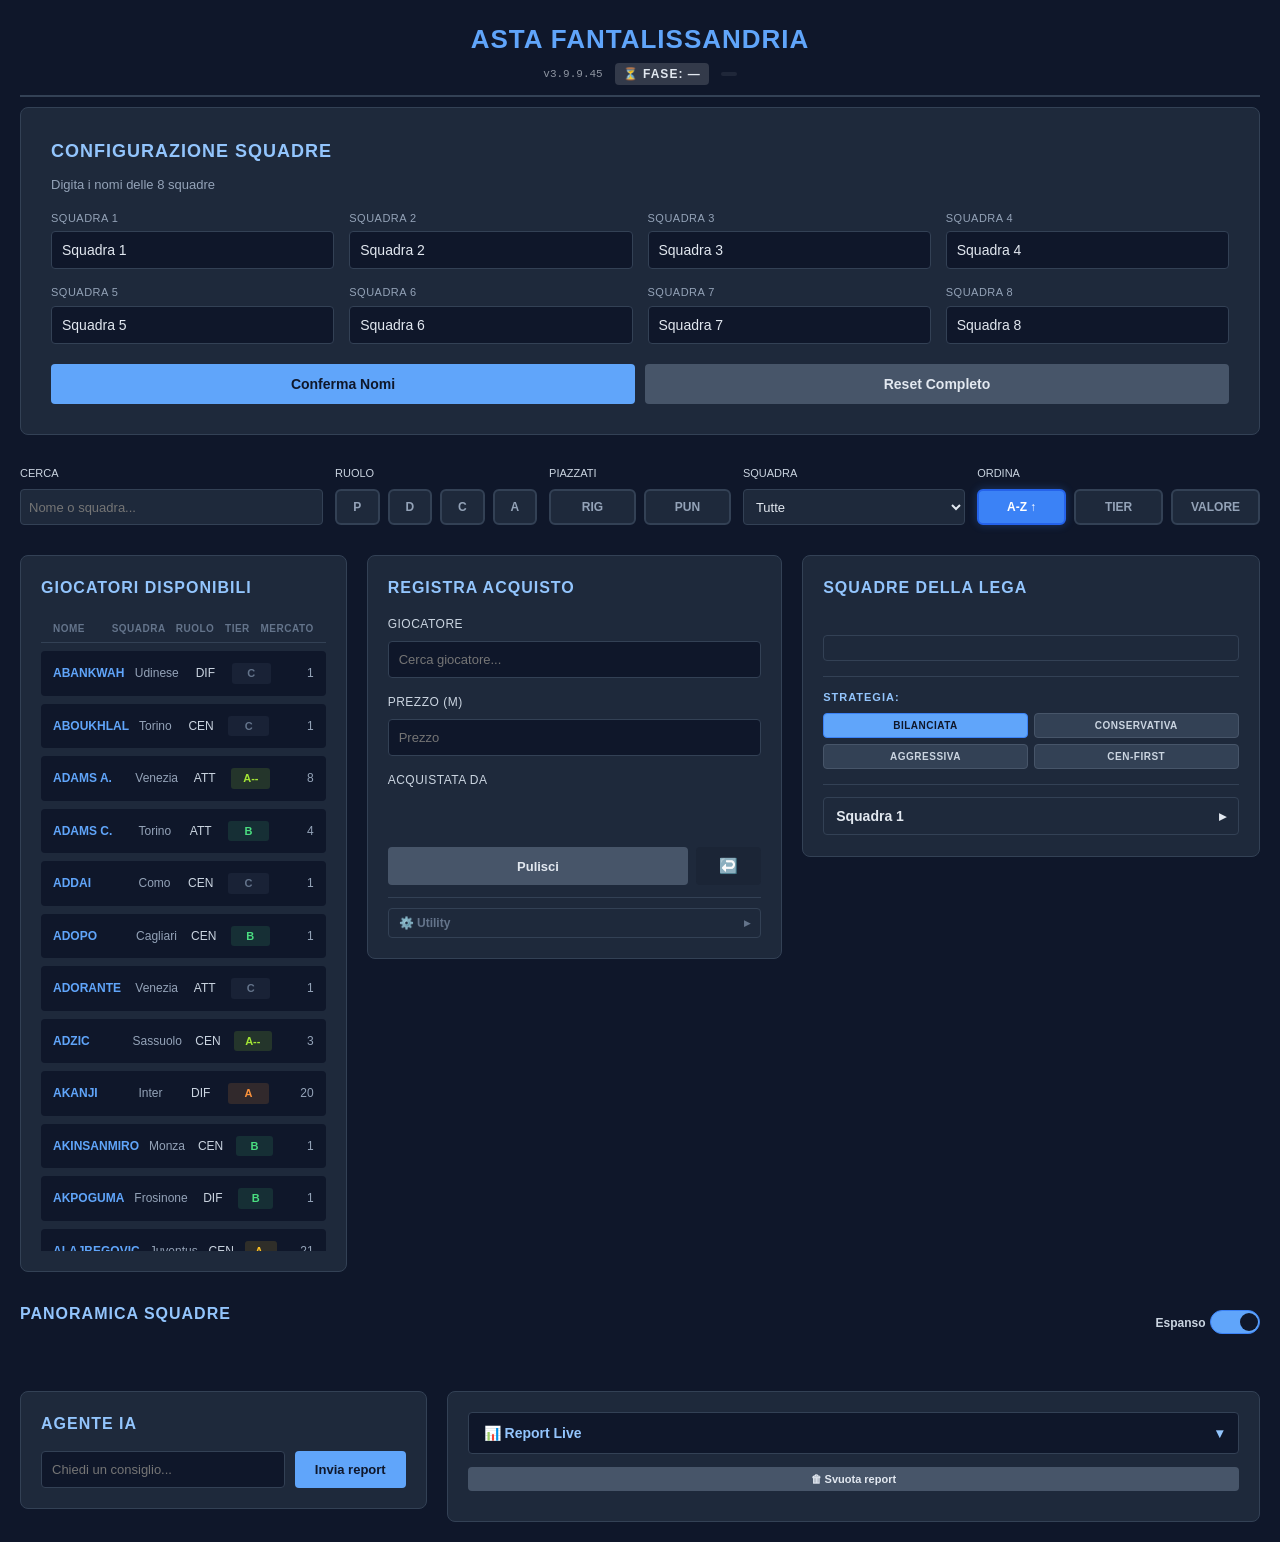
==== index.html @ 7d60f190 "Add files via upload" ====
<!DOCTYPE html>
<html lang="it">
<head>
    <meta charset="UTF-8">
    <meta name="viewport" content="width=device-width, initial-scale=1.0">

    <!-- CACHE.
         Il ?v= sui file .css/.js non basta da solo: se Safari serve dalla
         cache QUESTA pagina, dentro trova ancora il numero vecchio e
         ricarica di conseguenza anche CSS e JS vecchi. GitHub Pages non
         permette di impostare header HTTP, quindi si chiede al browser di
         non conservare il documento. Non e' garantito al 100% su tutti i
         browser, ma su Safari fa la differenza. -->
    <meta http-equiv="Cache-Control" content="no-cache, no-store, must-revalidate">
    <meta http-equiv="Pragma" content="no-cache">
    <meta http-equiv="Expires" content="0">

    <!-- Pagina principale: raggiungibile come pol1bio.github.io/FantaAI/
         Copia identica di fantacalcio_v3_9_6.html, tenuto come indirizzo
         vecchio finche' non si e' sicuri. Quando si cancella il vecchio,
         questo resta l'unico: NON modificarne uno solo dei due nel
         frattempo, o divergono. -->
    <title>Asta Fantacalcio v3.9.9.45</title>
    <link rel="icon" type="image/png" href="favicon.png">
    <link rel="stylesheet" href="fantacalcio_styles.css?v=39945">
</head>
<body>
    <script>
        /* Versione dichiarata da QUESTA pagina. fantacalcio_app.js dichiara
           la propria: se le due non coincidono vuol dire che il browser ha
           mescolato file di versioni diverse (tipicamente HTML dalla cache e
           JS nuovo, o viceversa) e viene mostrato un avviso invece di far
           usare in asta una combinazione incoerente. */
        window.HTML_VERSION = '3.9.9.45';
    </script>
    <div class="container">
        <header>
            <h1 id="appTitle">Asta Fantacalcio</h1>
            <div style="display:flex;gap:12px;align-items:center;justify-content:center;margin-top:4px;">
                <span style="font-size:11px;opacity:0.6;font-family:monospace;">v3.9.9.45</span>
                <span id="faseIndicator" style="font-size:12px;font-weight:700;letter-spacing:1px;padding:2px 8px;border-radius:4px;background:rgba(255,255,255,0.15);">⏳ FASE: —</span>
                <span id="astaProgress" style="font-size:11px;font-family:monospace;color:#cbd5e1;padding:2px 8px;border-radius:4px;background:rgba(255,255,255,0.07);"></span>
            </div>
        </header>

        <!-- SETUP NOMI SQUADRE -->
        <div id="setupNamesSection" class="setup-section">
            <h2>Configurazione Squadre</h2>
            <p style="color: #94a3b8; font-size: 13px; margin-bottom: 15px;">Digita i nomi delle 8 squadre</p>
            <div class="setup-grid" id="setupNamesGrid"></div>
            <div class="setup-button-group">
                <button onclick="confirmTeamNames()">Conferma Nomi</button>
                <button class="secondary" onclick="resetAll()">Reset Completo</button>
            </div>
        </div>

        <!-- SETUP ORDINE -->
        <div id="setupSection" class="setup-section" style="display: none;">
            <h2>Setup Ordine Estrazione</h2>
            <p style="color: #94a3b8; font-size: 13px; margin-bottom: 15px;">Seleziona l'ordine in cui le squadre apriranno i giocatori</p>
            <div class="setup-grid" id="setupGrid"></div>
            <div class="setup-button-group">
                <button onclick="confirmOrder()">Conferma Ordine</button>
                <button class="secondary" onclick="resetSetup()">Resetta</button>
            </div>
        </div>

        <!-- CONFERMA BUDGET: compare solo nelle leghe dove il budget di
             partenza non e' uguale per tutti (1996: 400 + residuo). Va fatta
             PRIMA del primo acquisto. -->
        <div id="budgetSection" class="setup-section" style="display: none;">
            <h2>Conferma crediti di partenza</h2>
            <p style="color: #94a3b8; font-size: 13px; margin-bottom: 15px;">
                400 crediti più il residuo della scorsa stagione. Correggi se qualcuno contesta il proprio residuo.
            </p>
            <div class="setup-grid" id="budgetGrid"></div>
            <div class="setup-button-group">
                <button onclick="confermaBudget()">Conferma crediti</button>
                <button class="secondary" onclick="ripristinaBudgetDiLega()">Ripristina valori di partenza</button>
            </div>
        </div>

        <!-- FILTRI (1 riga) -->
        <div class="filters-section">
            <div class="filter-row">
                <div class="filter-item">
                    <label style="font-size: 11px; color: #cbd5e1; text-transform: uppercase; display: block; margin-bottom: 8px;">Cerca</label>
                    <div style="position: relative;">
                        <input type="text" id="availableSearch" placeholder="Nome o squadra..." onkeyup="filterAvailable()" style="width: 100%; padding: 8px; background: #1e293b; border: 1px solid #334155; border-radius: 4px; color: #e2e8f0; font-size: 13px;">
                        <button id="clearAvailableSearchBtn" onclick="clearAvailableSearch()" style="position: absolute; right: 10px; top: 50%; transform: translateY(-50%); background: none; border: none; color: #60a5fa; cursor: pointer; font-size: 18px; padding: 0; display: none;">✕</button>
                    </div>
                </div>

                <div class="filter-item">
                    <label style="font-size: 11px; color: #cbd5e1; text-transform: uppercase; display: block; margin-bottom: 8px;">Ruolo</label>
                    <div class="filter-buttons">
                        <button class="filter-btn" onclick="toggleRoleFilter('POR', this)">P</button>
                        <button class="filter-btn" onclick="toggleRoleFilter('DIF', this)">D</button>
                        <button class="filter-btn" onclick="toggleRoleFilter('CEN', this)">C</button>
                        <button class="filter-btn" onclick="toggleRoleFilter('ATT', this)">A</button>
                    </div>
                </div>

                <div class="filter-item">
                    <label style="font-size: 11px; color: #cbd5e1; text-transform: uppercase; display: block; margin-bottom: 8px;">Piazzati</label>
                    <div class="filter-buttons">
                        <button class="filter-btn" title="Rigoristi designati" onclick="toggleSetPieceFilter('RIGOR', this)">RIG</button>
                        <button class="filter-btn" title="Battitori di punizioni" onclick="toggleSetPieceFilter('PUNIZION', this)">PUN</button>
                    </div>
                </div>

                <div class="filter-item">
                    <label style="font-size: 11px; color: #cbd5e1; text-transform: uppercase; display: block; margin-bottom: 8px;">Squadra</label>
                    <select id="filterTeam" onchange="filterAvailable()" style="width: 100%; padding: 8px; background: #1e293b; border: 1px solid #334155; border-radius: 4px; color: #e2e8f0; font-size: 13px;">
                        <option value="">Tutte</option>
                    </select>
                </div>

                <div class="filter-item">
                    <label style="font-size: 11px; color: #cbd5e1; text-transform: uppercase; display: block; margin-bottom: 8px;">Ordina</label>
                    <div class="filter-buttons">
                        <button class="sort-toggle" id="sortAlpha" onclick="setSortMode('alpha')">
                            A-Z <span id="alphaDir">↑</span>
                        </button>
                        <button class="sort-toggle" id="sortTier" onclick="setSortMode('tier')">TIER</button>
                        <button class="sort-toggle" id="sortValue" onclick="setSortMode('value')">VALORE</button>
                    </div>
                </div>
            </div>
        </div>

        <!-- MAIN LAYOUT 4-COLONNE -->
        <div class="main-layout-4col">
            <!-- COLONNA 1-2: Giocatori Disponibili (2 colonne) -->
            <div class="col-players-left">
                <div class="panel">
                    <h3>Giocatori Disponibili</h3>
                    <div class="players-list-header">
                        <div>Nome</div>
                        <div>Squadra</div>
                        <div style="text-align:center;">Ruolo</div>
                        <div style="text-align:center;">Tier</div>
                        <div style="text-align:right;">Mercato</div>
                    </div>
                    <div class="players-list" id="playersList"></div>
                </div>
            </div>

            <!-- COLONNA 3: Registra Acquisto -->
            <div class="col-register">
                <div class="panel">
                    <h2>Registra Acquisto</h2>
                    
                    <div class="form-group">
                        <label>Giocatore</label>
                        <div class="autocomplete-container" style="position: relative;">
                            <input type="text" id="playerSearch" placeholder="Cerca giocatore..." autocomplete="off">
                            <button id="clearSearchBtn" onclick="clearPlayerSearch()" style="position: absolute; right: 10px; top: 50%; transform: translateY(-50%); background: none; border: none; color: #60a5fa; cursor: pointer; font-size: 18px; padding: 0; display: none;">✕</button>
                            <div id="autocompleteList" class="autocomplete-list"></div>
                        </div>
                    </div>

                    <div id="playerInfo" style="background: #0f172a; padding: 10px; border-radius: 4px; margin-bottom: 12px; font-size: 13px; display: none;"></div>

                    <div class="form-group">
                        <label>Prezzo (M)</label>
                        <input type="number" id="playerPrice" placeholder="Prezzo">
                    </div>

                    <div class="form-group">
                        <label>Acquistata da</label>
                        <div id="turnoChiamata" style="display:none;font-size:12px;color:#fbbf24;margin-bottom:8px;"></div>
                        <div class="team-buttons" id="teamButtons"></div>
                    </div>

                    <div id="messageDiv" class="message-div"></div>

                    <!-- Pulisci e Annulla sulla stessa riga, 8/10 e 2/10:
                         Pulisci si usa a ogni acquisto, Annulla solo quando
                         c'e' stato un errore. -->
                    <div class="button-group" style="display: flex; gap: 8px; margin-top: 15px; align-items: stretch;">
                        <button onclick="clearForm()" class="secondary" style="flex: 8;">Pulisci</button>
                        <button onclick="annullaUltimoAcquisto()" class="secondary btn-undo" style="flex: 2;"
                                title="Annulla l'ultimo acquisto registrato (prezzo o squadra sbagliati)">↩️</button>
                    </div>

                    <div class="utility-section">
                        <button class="utility-toggle" onclick="toggleUtility()">
                            <span>⚙️ Utility</span>
                            <span id="utilityChevron">▸</span>
                        </button>
                        <div id="utilityBody" class="utility-body" style="display:none;">
                            <button onclick="generaSquadreRandom()" class="secondary" style="background: #059669; border-color: #047857;">🎲 Genera squadre</button>
                            <button id="btnManagerReali" onclick="caricaManagerReali()" class="secondary"
                                    style="background: #7c3aed; border-color: #6d28d9; display:none;">
                                👥 Carica manager reali
                            </button>
                            <button onclick="downloadAstaJSON()" class="secondary">💾 Salva Asta</button>
                            <button onclick="document.getElementById('loadAstaInput').click()" class="secondary">📤 Carica Asta</button>
                            <button onclick="resetRose()" class="secondary" style="background: #7c3aed; border-color: #6d28d9;">🔄 Reset Rose</button>
                            <input type="file" id="loadAstaInput" accept=".json" style="display: none;" onchange="loadAstaJSON(event)">

                            <!-- Selettore di lega: imposta in un colpo solo
                                 rosa, budget, regola del turno e profili dei
                                 manager. Cambiare lega azzera l'asta in corso. -->
                            <div style="margin-top:12px;padding-top:10px;border-top:1px solid #334155;">
                                <div style="font-size:11px;color:#93c5fd;font-weight:600;text-transform:uppercase;letter-spacing:1px;margin-bottom:6px;">
                                    Lega
                                </div>
                                <div class="filter-buttons">
                                    <button class="filter-btn" id="btnLega_fantalissandria"
                                            title="8 squadre, 500 crediti, rosa 3/8/8/6, modificatore difesa"
                                            onclick="cambiaLega('fantalissandria')">FANTALISSANDRIA</button>
                                    <button class="filter-btn" id="btnLega_lega1996"
                                            title="8 squadre, 400 + residui, rosa 3/7/8/6, senza modificatore"
                                            onclick="cambiaLega('lega1996')">1996</button>
                                </div>
                            </div>

                            <!-- Regola del turno di chiamata: impostata dalla
                                 lega, modificabile a mano se serve. -->
                            <div style="margin-top:12px;padding-top:10px;border-top:1px solid #334155;">
                                <div style="font-size:11px;color:#93c5fd;font-weight:600;text-transform:uppercase;letter-spacing:1px;margin-bottom:6px;">
                                    Dopo un acquisto chiama
                                </div>
                                <div class="filter-buttons">
                                    <button class="filter-btn" id="btnTurnoChiamante"
                                            title="Fantalissandria: ordine prestabilito, il turno avanza da chi ha chiamato"
                                            onclick="impostaRegolaTurno('chiamante')">ORDINE FISSO</button>
                                    <button class="filter-btn" id="btnTurnoAcquirente"
                                            title="Lega Fantacalcio 1996: chiama chi viene dopo l'acquirente nell'ordine"
                                            onclick="impostaRegolaTurno('acquirente')">DOPO CHI COMPRA</button>
                                </div>
                            </div>
                        </div>
                    </div>
                </div>
            </div>

            <!-- COLONNA 4: La mia squadra (Sticky) -->
            <div class="col-my-squad">
                <div class="my-squad-panel sticky">
                    <!-- P3 — ordine del pannello: prima il colpo d'occhio su
                         tutta la lega, poi la propria squadra, poi le strategie. -->
                    <h3 style="margin-top: 0;">Squadre della lega</h3>
                    <div id="leagueDashboard" class="league-dashboard"></div>

                    <div id="strategicDashboard" style="background: #1e293b; padding: 12px; border-radius: 4px; border: 1px solid #334155; font-size: 11px; line-height: 1.6;"></div>

                    <div style="margin-top: 15px; padding-top: 12px; border-top: 1px solid #334155; margin-bottom: 15px;">
                        <div style="font-size: 11px; color: #93c5fd; font-weight: 600; margin-bottom: 8px; text-transform: uppercase; letter-spacing: 1px;">Strategia:</div>
                        <div class="strategy-buttons-group">
                            <button class="strategy-btn active" data-strategy="bilanciata" onclick="switchStrategy('bilanciata')">BILANCIATA</button>
                            <button class="strategy-btn" data-strategy="conservativa" onclick="switchStrategy('conservativa')">CONSERVATIVA</button>
                            <button class="strategy-btn" data-strategy="aggressiva" onclick="switchStrategy('aggressiva')">AGGRESSIVA</button>
                            <button class="strategy-btn" data-strategy="centrocampo-first" onclick="switchStrategy('centrocampo-first')">CEN-FIRST</button>
                        </div>
                    </div>

                    <!-- I miei numeri: utili da controllare, ma non da tenere
                         sempre sotto gli occhi durante l'asta. Speso e budget
                         si leggono gia' nel riquadro della lega qui sopra. -->
                    <div class="mysquad-collapse">
                        <button class="mysquad-toggle" onclick="toggleMySquadPanel()">
                            <span id="myTeamName">Squadra 1</span>
                            <span id="mySquadChevron" style="float:right;">&#9656;</span>
                        </button>
                        <div id="mySquadBody" class="mysquad-body">
                            <div class="squad-stats">
                                <div class="stat-box">
                                    <div class="stat-label">Speso</div>
                                    <div class="stat-value" id="mySpent">0</div>
                                    <div class="stat-percentage" id="mySpentPct">0%</div>
                                </div>
                                <div class="stat-box">
                                    <div class="stat-label">Budget Rimasto</div>
                                    <div class="stat-value" id="budgetLeft">500</div>
                                    <div class="stat-percentage" id="budgetLeftPct">100%</div>
                                </div>
                            </div>

                            <div style="background: #0f172a; padding: 10px; border-radius: 4px; text-align: center; margin-bottom: 12px; font-size: 13px;">
                                <span style="color: #94a3b8;">Giocatori: </span>
                                <span id="playerCount" style="color: #60a5fa; font-weight: bold;">0/25</span>
                            </div>

                            <h3 style="margin-top: 0;">Per Ruolo</h3>
                            <div class="role-stats">
                                <div class="role-stat">
                                    <div class="label">Portieri</div>
                                    <div class="count" id="count-POR">0/3</div>
                                </div>
                                <div class="role-stat">
                                    <div class="label">Difensori</div>
                                    <div class="count" id="count-DIF">0/8</div>
                                </div>
                                <div class="role-stat">
                                    <div class="label">Centrocampisti</div>
                                    <div class="count" id="count-CEN">0/8</div>
                                </div>
                                <div class="role-stat">
                                    <div class="label">Attaccanti</div>
                                    <div class="count" id="count-ATT">0/6</div>
                                </div>
                            </div>
                        </div>
                    </div>
                </div>
            </div>
        </div>

        <!-- PANORAMICA SQUADRE -->
        <div class="overview-section">
            <div style="display: flex; justify-content: space-between; align-items: center; margin-bottom: 20px;">
                <h3>Panoramica Squadre</h3>
                <div style="display: flex; gap: 6px; align-items: center;">
                    <div class="toggle-container">
                        <span class="toggle-label" id="toggleLabel">Espanso</span>
                        <label class="toggle-switch">
                            <input type="checkbox" id="toggleViewCheckbox" onchange="toggleOverviewMode()" checked>
                            <span class="toggle-slider"></span>
                        </label>
                    </div>
                </div>
            </div>
            <div class="teams-grid" id="teamsGrid"></div>
        </div>

        <!-- AGENTE IA E REPORT LIVE (2 colonne) -->
        <div class="ia-report-row">
            <!-- COLONNA 1: AGENTE IA (2/6) -->
            <div class="ia-panel">
                <h2>Agente IA</h2>
                <div id="chatHistory" class="chat-history"></div>
                <div id="aiError" class="ai-error" style="display: none;"></div>
                <div class="ia-input-group">
                    <input type="text" id="aiQuestion" placeholder="Chiedi un consiglio...">
                    <button onclick="inviaReport()">Invia report</button>
                </div>
            </div>

            <!-- COLONNA 2: REPORT LIVE (4/6) -->
            <div class="report-live-panel">
                <button class="report-live-toggle" onclick="toggleReportLive()">
                    <span>📊 Report Live</span>
                    <span id="reportLiveChevron">▾</span>
                    <span id="reportLiveCount" class="tab-badge" style="display:none;">0</span>
                </button>
                <button class="secondary" onclick="svuotaReport()"
                        style="width:100%;margin-bottom:10px;font-size:11px;padding:6px;">
                    🗑 Svuota report
                </button>
                <div id="reportLiveBody" class="report-live-body"></div>
            </div>
        </div>
    </div>

    <!-- SCRIPT ESTERNI -->
    <script src="players_data.js?v=39945"></script>
    <script src="storico_fantalissandria.js?v=39945"></script>
    <script src="storico_1996.js?v=39945"></script>
    <script src="infortuni_serie_a.js?v=39945"></script>
    <script src="fantacalcio_app.js?v=39945"></script>
    <script src="fantacalcio_ai.js?v=39945"></script>
</body>
</html>
---- fantacalcio_styles.css ----
/* ==========================================
   FANTACALCIO v3.9.5 - CSS PULITO
   =========================================== */

/* RESET E BASE */
* {
    margin: 0;
    padding: 0;
    box-sizing: border-box;
}

body {
    font-family: -apple-system, BlinkMacSystemFont, 'Segoe UI', sans-serif;
    background: #0f172a;
    color: #e2e8f0;
    line-height: 1.5;
}

.container {
    max-width: 1600px;
    margin: 0 auto;
    padding: 20px;
}

/* ==========================================
   HEADER E LAYOUT PRINCIPALE
   ========================================== */

/* HEADER */
header {
    text-align: center;
    margin-bottom: 10px;
    border-bottom: 2px solid #334155;
    padding-bottom: 10px;
}

header h1 {
    font-size: 26px;
    color: #60a5fa;
    letter-spacing: 1px;
    text-transform: uppercase;
    font-weight: 700;
}

/* ==========================================
   SETUP E CONFIGURAZIONE
   ========================================== */

/* Regola mancante da sempre: il codice usa classList.add('hidden') in piu'
   punti, ma l'unica regola esistente era .order-display.hidden, valida solo
   per quel riquadro. Su ogni altro elemento la classe non faceva nulla. */
.hidden {
    display: none !important;
}

/* SETUP SECTIONS */
.setup-section {
    background: #1e293b;
    border: 1px solid #334155;
    border-radius: 8px;
    padding: 30px;
    margin-bottom: 30px;
}

.setup-section h2 {
    font-size: 18px;
    color: #93c5fd;
    margin-bottom: 10px;
    text-transform: uppercase;
    letter-spacing: 1px;
}

.setup-section > p {
    color: #94a3b8;
    font-size: 13px;
    margin-bottom: 15px;
}

.setup-grid {
    display: grid;
    grid-template-columns: repeat(4, 1fr);
    gap: 15px;
    margin-bottom: 20px;
}

.setup-grid input,
.setup-grid select {
    padding: 10px;
    background: #0f172a;
    border: 1px solid #334155;
    border-radius: 4px;
    color: #e2e8f0;
    font-size: 14px;
}

.setup-button-group {
    display: flex;
    gap: 10px;
}

.setup-button-group button {
    flex: 1;
    padding: 12px;
    border: none;
    border-radius: 4px;
    font-size: 14px;
    cursor: pointer;
    transition: all 0.2s;
}

.setup-button-group button:not(.secondary) {
    background: #60a5fa;
    color: #0f172a;
    font-weight: bold;
}

.setup-button-group button.secondary {
    background: #475569;
    color: #e2e8f0;
}

.setup-button-group button:hover {
    opacity: 0.9;
}

/* ORDER DISPLAY */


/* FILTRI */
.filters-section {
    margin: 30px 0 20px 0;
}

.filter-row {
    display: grid;
    grid-template-columns: 1.5fr 1fr 0.9fr 1.1fr 1.4fr;
    gap: 12px;
}

.filter-item {
    display: flex;
    flex-direction: column;
}

.filter-item label {
    font-size: 11px;
    color: #cbd5e1;
    text-transform: uppercase;
    display: block;
    margin-bottom: 8px;
}

/* Altezza unica per tutti i controlli della barra filtri.
   Prima i campi di testo e il menu a tendina stavano sui 34px (padding 8 +
   bordo 1) mentre i bottoni arrivavano a 38 (padding 10 + bordo 2): allineati
   in alto, si vedeva lo scalino. 36px e' la via di mezzo esatta.
   L'altezza e' fissata esplicitamente e con box-sizing: border-box, cosi'
   resta la stessa nonostante i bordi di spessore diverso. */
:root {
    --filter-h: 36px;
}

.filter-item input,
.filter-item select {
    height: var(--filter-h);
    box-sizing: border-box;
    padding: 0 8px;
    background: #1e293b;
    border: 1px solid #334155;
    border-radius: 4px;
    color: #e2e8f0;
    font-size: 13px;
}

.filter-buttons {
    display: flex;
    gap: 8px;
    align-items: stretch;
}

.filter-btn,
.sort-toggle {
    flex: 1;
    height: var(--filter-h);
    box-sizing: border-box;
    /* flex per centrare il testo verticalmente ora che l'altezza e' fissa
       e non piu' dettata dal padding */
    display: inline-flex;
    align-items: center;
    justify-content: center;
    gap: 3px;
    padding: 0 6px;
    background: #1e293b;
    border: 2px solid #334155;
    border-radius: 6px;
    color: #94a3b8;
    cursor: pointer;
    font-size: 12px;
    font-weight: 600;
    line-height: 1;
    white-space: nowrap;
    transition: all 0.2s;
}

.filter-btn:hover,
.sort-toggle:hover {
    background: #334155;
    color: #cbd5e1;
    border-color: #475569;
}

.filter-btn.active,
.sort-toggle.active {
    background: #3b82f6;
    color: #fff;
    border-color: #2563eb;
    box-shadow: 0 0 8px rgba(59, 130, 246, 0.3);
}

/* LAYOUT 4-COLONNE */
.main-layout-4col {
    display: grid;
    grid-template-columns: 1.1fr 1.4fr 0.95fr;
    gap: 20px;
    margin: 30px 0;
    align-items: start;
}

.col-players-left {
    grid-column: span 1;
}

.col-register {
    grid-column: span 1;
}

.col-my-squad {
    grid-column: span 1;
}

/* PANEL */
.panel {
    background: #1e293b;
    border: 1px solid #334155;
    border-radius: 8px;
    padding: 20px;
}

.panel h2 {
    font-size: 16px;
    color: #93c5fd;
    margin-bottom: 15px;
    text-transform: uppercase;
    letter-spacing: 1px;
}

.panel h3 {
    font-size: 16px;
    color: #93c5fd;
    margin-bottom: 15px;
    text-transform: uppercase;
    letter-spacing: 1px;
}

/* FORM */
.form-group {
    margin-bottom: 15px;
}

.form-group label {
    display: block;
    margin-bottom: 8px;
    font-size: 12px;
    color: #cbd5e1;
    text-transform: uppercase;
    letter-spacing: 0.5px;
}

.form-group input,
.form-group select {
    width: 100%;
    padding: 10px;
    background: #0f172a;
    border: 1px solid #334155;
    border-radius: 4px;
    color: #e2e8f0;
    font-size: 13px;
}

.form-group input:focus,
.form-group select:focus {
    outline: none;
    border-color: #60a5fa;
    box-shadow: 0 0 0 3px rgba(96, 165, 250, 0.1);
}

/* AUTOCOMPLETE */
.autocomplete-container {
    position: relative;
}

#clearSearchBtn,
#clearAvailableSearchBtn {
    position: absolute;
    right: 10px;
    top: 50%;
    transform: translateY(-50%);
    background: none;
    border: none;
    color: #60a5fa;
    cursor: pointer;
    font-size: 18px;
    padding: 0;
    display: none;
    transition: all 0.2s;
}

#clearSearchBtn:hover,
#clearAvailableSearchBtn:hover {
    color: #3b82f6;
}

.autocomplete-list {
    position: absolute;
    top: 100%;
    left: 0;
    right: 0;
    background: #1e293b;
    border: 1px solid #334155;
    border-top: none;
    border-radius: 0 0 4px 4px;
    max-height: 200px;
    overflow-y: auto;
    z-index: 100;
    display: none;
}

.autocomplete-list.active {
    display: block;
}

.autocomplete-item {
    padding: 10px;
    border-bottom: 1px solid #334155;
    cursor: pointer;
    transition: background 0.2s;
}

.autocomplete-item:hover {
    background: #334155;
}

.autocomplete-item .name {
    color: #60a5fa;
    font-weight: bold;
    font-size: 13px;
}

.autocomplete-item .info {
    color: #94a3b8;
    font-size: 11px;
    margin-top: 3px;
}

/* TEAM BUTTONS */
.team-buttons {
    display: grid;
    grid-template-columns: repeat(4, 1fr);
    gap: 8px;
}

.team-button {
    padding: 10px;
    background: #0f172a;
    border: 1px solid #334155;
    border-radius: 4px;
    color: #e2e8f0;
    cursor: pointer;
    font-size: 12px;
    transition: all 0.2s;
}

.team-button:hover {
    background: #334155;
    border-color: #60a5fa;
}

.team-button.active {
    background: #60a5fa;
    color: #0f172a;
    border-color: #60a5fa;
    font-weight: bold;
}

/* BUTTONS */
button {
    padding: 10px 20px;
    background: #60a5fa;
    color: #0f172a;
    border: none;
    border-radius: 4px;
    cursor: pointer;
    font-size: 13px;
    font-weight: bold;
    transition: all 0.2s;
}

button:hover {
    background: #3b82f6;
}

button.secondary {
    background: #475569;
    color: #e2e8f0;
}

button.secondary:hover {
    background: #64748b;
}

/* MESSAGE */
.message-div {
    min-height: 20px;
    margin-top: 10px;
    font-size: 12px;
    color: #60a5fa;
}

/* MY SQUAD PANEL */
.my-squad-panel {
    background: #1e293b;
    border: 1px solid #334155;
    border-radius: 8px;
    padding: 20px;
    color: #e2e8f0;
}

.my-squad-panel h2 {
    font-size: 16px;
    color: #93c5fd;
    margin-bottom: 15px;
    text-transform: uppercase;
    letter-spacing: 1px;
}

.my-squad-panel h3 {
    font-size: 16px;
    color: #93c5fd;
    margin-bottom: 15px;
    text-transform: uppercase;
    letter-spacing: 1px;
}

.my-squad-panel.sticky {
    position: sticky;
    top: 20px;
    max-height: calc(100vh - 40px);
    overflow-y: auto;
}

.squad-stats {
    display: grid;
    grid-template-columns: 1fr 1fr;
    gap: 15px;
    margin-bottom: 20px;
}

.stat-box {
    background: #0f172a;
    padding: 15px;
    border-radius: 4px;
    text-align: center;
}

.stat-label {
    font-size: 11px;
    color: #94a3b8;
    text-transform: uppercase;
    margin-bottom: 5px;
}

.stat-value {
    font-size: 24px;
    color: #60a5fa;
    font-weight: bold;
}

.stat-percentage {
    font-size: 12px;
    color: #4ade80;
    margin-top: 3px;
}

.role-stats {
    display: grid;
    grid-template-columns: repeat(4, 1fr);
    gap: 10px;
    margin-bottom: 20px;
}

.role-stat {
    background: #0f172a;
    padding: 12px;
    border-radius: 4px;
    text-align: center;
    border-left: 3px solid #60a5fa;
}

.role-stat .label {
    font-size: 11px;
    color: #94a3b8;
    text-transform: uppercase;
    margin-bottom: 5px;
}

.role-stat .count {
    font-size: 16px;
    color: #60a5fa;
    font-weight: bold;
}





/* PLAYERS LIST */
.players-list {
    max-height: 600px;
    overflow-y: auto;
}

.player-row {
    display: grid;
    grid-template-columns: 1.3fr 0.6fr 0.6fr 0.7fr 0.6fr;
    gap: 10px;
    padding: 12px;
    background: #0f172a;
    border-radius: 4px;
    margin-bottom: 8px;
    font-size: 12px;
    cursor: pointer;
    transition: all 0.2s;
    align-items: center;
}

.player-row:hover {
    background: #1e293b;
    border-left: 3px solid #60a5fa;
}

.player-row .name {
    color: #60a5fa;
    font-weight: bold;
}

.player-row .squad {
    color: #94a3b8;
}

.player-row .role {
    color: #cbd5e1;
    text-align: center;
}

.player-row .status {
    color: #4ade80;
    text-align: right;
}

/* Colonna TIER: il colore rende la fascia leggibile a colpo d'occhio */
.player-row .tier {
    text-align: center;
    font-weight: 700;
    font-size: 11px;
    padding: 2px 4px;
    border-radius: 3px;
}
.player-row .tier-Aplus   { color: #f87171; background: rgba(248,113,113,0.14); }
.player-row .tier-A       { color: #fb923c; background: rgba(251,146,60,0.14); }
.player-row .tier-Aminus  { color: #fbbf24; background: rgba(251,191,36,0.14); }
.player-row .tier-Aminusminus { color: #a3e635; background: rgba(163,230,53,0.14); }
.player-row .tier-B       { color: #4ade80; background: rgba(74,222,128,0.12); }
.player-row .tier-C       { color: #64748b; background: rgba(100,116,139,0.12); }

/* Prezzo medio di mercato */
.player-row .pma {
    color: #94a3b8;
    text-align: right;
    font-variant-numeric: tabular-nums;
}

/* OVERVIEW SECTION */
.overview-section {
    margin-bottom: 30px;
}

.overview-section h3 {
    font-size: 16px;
    color: #93c5fd;
    margin-bottom: 15px;
    text-transform: uppercase;
    letter-spacing: 1px;
}

.teams-grid {
    display: grid;
    grid-template-columns: repeat(4, 1fr);
    gap: 12px;
}

.team-card {
    background: #1e293b;
    border: 1px solid #334155;
    border-radius: 8px;
    padding: 15px;
}

.team-card.my-team {
    border: 2px solid #0284c7;
    background: #162a4a;
}

.team-card h4 {
    font-size: 14px;
    color: #60a5fa;
    margin-bottom: 10px;
}

.team-stats-row {
    display: grid;
    grid-template-columns: 1fr 1fr 1fr;
    gap: 8px;
    margin-bottom: 12px;
    font-size: 12px;
}

.team-stat-item {
    background: #0f172a;
    padding: 8px;
    border-radius: 4px;
    text-align: center;
}

.team-stat-item .label {
    color: #94a3b8;
    font-size: 10px;
    text-transform: uppercase;
    margin-bottom: 3px;
}

.team-stat-item .value {
    color: #60a5fa;
    font-weight: bold;
}

.team-stat-item .subvalue {
    font-size: 11px;
    color: #64748b;
}

.team-players {
    border-top: 1px solid #334155;
    padding-top: 10px;
    font-size: 12px;
    max-height: 150px;
    overflow-y: auto;
}

.team-players.overview-expanded {
    max-height: none;
    overflow-y: visible;
}

.team-role {
    color: #93c5fd;
    font-weight: 600;
    font-size: 11px;
    margin-top: 8px;
}




/* Griglia ordinata per riga giocatore (sostituisce team-player-item):
   nome flessibile con ellissi, poi tre colonne a larghezza fissa così
   tutte le squadre allineano sigla/tier/prezzo sulla stessa colonna,
   indipendentemente dalla lunghezza del nome. */
.team-player-row {
    display: grid;
    grid-template-columns: 1fr 32px 28px 52px;
    align-items: center;
    gap: 6px;
    padding: 2px 0;
    font-size: 12px;
}

.tp-name {
    color: #cbd5e1;
    overflow: hidden;
    text-overflow: ellipsis;
    white-space: nowrap;
}

.tp-abbr {
    color: #60a5fa;
    font-weight: 600;
    font-size: 10px;
    text-align: center;
}

.tp-tier {
    font-size: 10px;
    font-weight: 700;
    text-align: center;
    padding: 1px 3px;
    border-radius: 3px;
    background: #334155;
    color: #cbd5e1;
}
.tp-tier-A\+ { background: #166534; color: #86efac; }
.tp-tier-A { background: #1e4620; color: #a3e635; }
.tp-tier-A\- { background: #3f3a17; color: #fde047; }
.tp-tier-A\-\- { background: #422f14; color: #fdba74; }

.tp-price {
    color: #4ade80;
    font-weight: bold;
    text-align: right;
    font-size: 11px;
    white-space: nowrap;
}
.tp-pct {
    color: #64748b;
    font-weight: normal;
    font-size: 9px;
    margin-left: 3px;
}

/* Indicazione strategia avversaria dedotta dall'agente. */
.team-strategy {
    background: #1e3a5f;
    color: #93c5fd;
    font-size: 10px;
    font-weight: 700;
    letter-spacing: 0.3px;
    text-align: center;
    padding: 3px 6px;
    border-radius: 4px;
    margin-bottom: 8px;
    cursor: help;
}
.team-strategy.weak {
    background: #292f3d;
    color: #64748b;
    font-weight: 500;
}
.ts-conf {
    opacity: 0.75;
    font-weight: 500;
}

/* Sulla propria squadra il riquadro e' della stessa forma ma di un altro
   colore, per non confonderlo con la lettura degli avversari. */
.team-strategy.mine {
    background: #1e3a2f;
    color: #86efac;
}

.team-strategy.mine.weak {
    background: #24302c;
    color: #6b8f7d;
}

/* Segnala che la rotta reale si discosta dalla strategia impostata */
.ts-diverge {
    color: #fbbf24;
    font-weight: 700;
    cursor: help;
}

/* ==========================================
   STRATEGY BUTTONS
   ========================================== */

.strategy-buttons-group {
    display: grid;
    grid-template-columns: 1fr 1fr;
    gap: 6px;
}

.strategy-btn {
    padding: 6px 8px;
    background: #334155;
    border: 1px solid #475569;
    border-radius: 4px;
    color: #cbd5e1;
    cursor: pointer;
    font-size: 10px;
    font-weight: 600;
    text-transform: uppercase;
    letter-spacing: 0.5px;
    transition: all 0.2s;
}

.strategy-btn:hover:not(:disabled) {
    background: #475569;
    border-color: #60a5fa;
    color: #93c5fd;
}

.strategy-btn.active {
    background: #60a5fa;
    border-color: #3b82f6;
    color: #0f172a;
    font-weight: 700;
}

.strategy-btn:disabled {
    opacity: 0.5;
    cursor: not-allowed;
}
    padding: 6px 12px;
    background: #334155;
    border: 1px solid #475569;
    border-radius: 4px;
    color: #e2e8f0;
    cursor: pointer;
    font-size: 12px;
    transition: all 0.2s;
}


/* TOGGLE SWITCH ORIZZONTALE */
.toggle-container {
    display: flex;
    align-items: center;
    gap: 8px;
}

.toggle-label {
    font-size: 12px;
    color: #cbd5e1;
    font-weight: 600;
    min-width: 60px;
}

.toggle-switch {
    position: relative;
    display: inline-block;
    width: 50px;
    height: 24px;
}

.toggle-switch input {
    opacity: 0;
    width: 0;
    height: 0;
}

.toggle-slider {
    position: absolute;
    cursor: pointer;
    top: 0;
    left: 0;
    right: 0;
    bottom: 0;
    background-color: #334155;
    border: 1px solid #475569;
    transition: 0.3s;
    border-radius: 12px;
}

.toggle-slider:before {
    position: absolute;
    content: "";
    height: 18px;
    width: 18px;
    left: 3px;
    bottom: 2px;
    background-color: #cbd5e1;
    transition: 0.3s;
    border-radius: 50%;
}

input:checked + .toggle-slider {
    background-color: #60a5fa;
    border-color: #3b82f6;
}

input:checked + .toggle-slider:before {
    transform: translateX(26px);
    background-color: #0f172a;
}

/* IA PANEL */
.ia-report-row {
    display: grid;
    grid-template-columns: 2fr 4fr;
    gap: 20px;
    margin-top: 30px;
    align-items: start;
}

.ia-panel {
    background: #1e293b;
    border: 1px solid #334155;
    border-radius: 8px;
    padding: 20px;
    color: #e2e8f0;
}

.ia-panel h2 {
    font-size: 16px;
    color: #93c5fd;
    margin-bottom: 15px;
    text-transform: uppercase;
    letter-spacing: 1px;
}

/* Contiene ormai una riga sola (la conferma dell'ultimo report), quindi
   non serve piu' il riquadro alto e imbottito da finestra di chat. Quando
   e' vuoto sparisce del tutto invece di lasciare un rettangolo bordato:
   e' lo stato in cui sta per gran parte dell'asta. */
.chat-history {
    margin-bottom: 10px;
    font-size: 12px;
}

.chat-history:empty {
    display: none;
    margin: 0;
}




.ai-error {
    color: #f87171;
    font-size: 12px;
    margin-bottom: 10px;
    display: none;
}

.ia-input-group {
    display: flex;
    gap: 10px;
}

.ia-input-group input {
    flex: 1;
    padding: 10px;
    background: #0f172a;
    border: 1px solid #334155;
    border-radius: 4px;
    color: #e2e8f0;
    font-size: 13px;
}

.ia-input-group button {
    padding: 10px 20px;
    background: #60a5fa;
    color: #0f172a;
    border: none;
    border-radius: 4px;
    cursor: pointer;
    font-weight: bold;
    font-size: 13px;
}

.ia-input-group button:hover {
    background: #3b82f6;
}

/* ==========================================
   SCROLLBAR STYLING
   ========================================== */

::-webkit-scrollbar {
    width: 8px;
}

::-webkit-scrollbar-track {
    background: #0f172a;
}

::-webkit-scrollbar-thumb {
    background: #334155;
    border-radius: 4px;
}

::-webkit-scrollbar-thumb:hover {
    background: #475569;
}

/* Intestazione colonne della lista giocatori */
.players-list-header {
    display: grid;
    grid-template-columns: 1.3fr 0.6fr 0.6fr 0.7fr 0.6fr;
    gap: 10px;
    padding: 6px 12px;
    font-size: 10px;
    text-transform: uppercase;
    letter-spacing: 0.5px;
    color: #64748b;
    font-weight: 600;
    border-bottom: 1px solid #334155;
    margin-bottom: 8px;
}

/* ==========================================
   NOTE AVVERSARI (A8)
   ========================================== */
.note-panel {
    margin: 8px 0;
    border-top: 1px solid #334155;
    padding-top: 8px;
}

.note-toggle {
    width: 100%;
    background: #1e293b;
    border: 1px solid #334155;
    color: #94a3b8;
    font-size: 11px;
    padding: 5px 8px;
    border-radius: 4px;
    cursor: pointer;
    text-align: left;
    transition: all 0.15s;
}
.note-toggle:hover {
    background: #263449;
    color: #cbd5e1;
}

.note-badge {
    background: #3b82f6;
    color: #fff;
    font-size: 9px;
    font-weight: 700;
    padding: 1px 5px;
    border-radius: 8px;
    margin-left: 4px;
}

.note-patterns {
    display: flex;
    flex-direction: column;
    gap: 3px;
    margin-top: 6px;
}

.note-check {
    display: flex;
    align-items: center;
    gap: 6px;
    font-size: 10px;
    color: #94a3b8;
    cursor: pointer;
    padding: 3px 5px;
    border-radius: 3px;
    transition: all 0.15s;
}
.note-check:hover { background: #1e293b; }
.note-check.on {
    color: #e2e8f0;
    background: rgba(59, 130, 246, 0.12);
}
.note-check input {
    margin: 0;
    cursor: pointer;
    accent-color: #3b82f6;
}

.note-text {
    width: 100%;
    margin-top: 6px;
    background: #0f172a;
    border: 1px solid #334155;
    border-radius: 4px;
    color: #e2e8f0;
    font-size: 11px;
    padding: 6px;
    resize: vertical;
    font-family: inherit;
    box-sizing: border-box;
}
.note-text:focus {
    outline: none;
    border-color: #3b82f6;
}

/* ==========================================
   SEZIONE UTILITY COLLASSABILE (A6)
   ========================================== */
.utility-section {
    margin-top: 12px;
    border-top: 1px solid #334155;
    padding-top: 10px;
}

.utility-toggle {
    width: 100%;
    display: flex;
    justify-content: space-between;
    align-items: center;
    background: transparent;
    border: 1px solid #334155;
    color: #64748b;
    font-size: 12px;
    padding: 7px 10px;
    border-radius: 4px;
    cursor: pointer;
    transition: all 0.15s;
}
.utility-toggle:hover {
    color: #94a3b8;
    border-color: #475569;
}

.utility-body {
    flex-direction: column;
    gap: 8px;
    margin-top: 8px;
}

/* ==========================================
   TAB PANORAMICA / REPORT LIVE (A7)
   ========================================== */

.overview-tab:hover { color: #94a3b8; }

.tab-badge {
    background: #3b82f6;
    color: #fff;
    font-size: 9px;
    font-weight: 700;
    padding: 1px 6px;
    border-radius: 8px;
    margin-left: 4px;
}

.report-card {
    background: #0f172a;
    border: 1px solid #334155;
    border-radius: 4px;
    margin-bottom: 8px;
    overflow: hidden;
}

.report-head {
    width: 100%;
    display: flex;
    justify-content: space-between;
    align-items: center;
    background: #1e293b;
    border: none;
    color: #cbd5e1;
    font-size: 12px;
    padding: 8px 12px;
    cursor: pointer;
    text-align: left;
}
.report-head:hover { background: #263449; }

.report-body {
    margin: 0;
    padding: 12px;
    font-family: ui-monospace, SFMono-Regular, Menlo, monospace;
    font-size: 12.5px;
    line-height: 1.55;
    color: #cbd5e1;
    white-space: pre-wrap;
    word-break: break-word;
    max-height: 420px;
    overflow-y: auto;
}
.report-body strong {
    color: #e2e8f0;
}

/* ==========================================
   REPORT LIVE PANEL (v3.9.9c)
   Pannello collassabile affiancato all'Agente IA
   ========================================== */
.report-live-panel {
    background: #1e293b;
    border: 1px solid #334155;
    border-radius: 8px;
    padding: 20px;
    color: #e2e8f0;
}

.report-live-toggle {
    width: 100%;
    display: flex;
    justify-content: space-between;
    align-items: center;
    background: #0f172a;
    border: 1px solid #334155;
    color: #93c5fd;
    font-size: 14px;
    font-weight: 600;
    padding: 12px 15px;
    border-radius: 4px;
    cursor: pointer;
    margin-bottom: 12px;
    transition: all 0.15s;
}
.report-live-toggle:hover {
    background: #1e293b;
    border-color: #475569;
}

.report-live-body {
    max-height: 500px;
    overflow-y: auto;
}

.report-live-body .report-card {
    margin-bottom: 8px;
}

#playerInfo div:first-child {
    font-size: 14px;
}

#playerInfo div[style*="display:flex"] {
    margin-bottom: 8px;
}

#playerInfo div[style*="display:flex"] div {
    font-size: 13px;
}

#playerInfo div[style*="display:flex"] div[style*="font-size:15px"] {
    font-size: 16px !important;
}

#playerInfo div[style*="display:flex"] div div[style*="font-size:9px"] {
    font-size: 10px !important;
}

#playerInfo div[style*="display:flex;gap"] {
    font-size: 10px !important;
}

#playerInfo div[style*="border-top"] {
    font-size: 12px !important;
}

#playerInfo div[style*="border-top"] div[style*="font-size:9px"] {
    font-size: 10px !important;
}

#playerInfo div[style*="border-top"] div[style*="font-size:10px"] {
    font-size: 11px !important;
}


/* ==========================================
   P9 — DASHBOARD DELLE 8 SQUADRE
   Sostituisce la vecchia lista "I miei giocatori".
   2 colonne x 4 righe: e' l'unica disposizione che entra
   nella colonna laterale senza comprimere i numeri.
   ========================================== */
.league-dashboard {
    display: grid;
    grid-template-columns: 1fr 1fr;
    gap: 6px;
    margin-bottom: 20px;
}

.ld-card {
    background: #0f172a;
    border: 1px solid #1e293b;
    border-radius: 4px;
    padding: 8px 9px;
    font-size: 12px;
    line-height: 1.45;
}

.ld-card.mine {
    border-color: #3b82f6;
    background: #0f1e3a;
}

.ld-card.leader {
    border-color: #eab308;
}

.ld-name {
    font-weight: 700;
    color: #e2e8f0;
    font-size: 13px;
    margin-bottom: 5px;
    white-space: nowrap;
    overflow: hidden;
    text-overflow: ellipsis;
}

.ld-crown { color: #eab308; }

.ld-figures {
    display: flex;
    justify-content: space-between;
    gap: 4px;
    margin-bottom: 3px;
}

.ld-figures span { white-space: nowrap; }
.ld-figures i { font-style: normal; opacity: 0.55; }
.ld-figures em {
    font-style: normal;
    opacity: 0.65;
    font-size: 10px;
}

.ld-spent { color: #f87171; }
.ld-budget { color: #4ade80; }

/* Quattro ruoli su 2 colonne x 2 righe invece che in fila:
   ogni casella ha il doppio della larghezza, quindi il testo puo' crescere
   e "D8/8" resta leggibile anche nella colonna stretta. */
.ld-roles {
    display: grid;
    grid-template-columns: 1fr 1fr;
    gap: 3px;
    margin-bottom: 4px;
}

/* Tutto su UNA riga dentro la casella: i quattro ruoli restano su due
   righe (griglia 2x2) ma ogni casella e' alta la meta', quindi la colonna
   si accorcia parecchio e resta spazio per alzare i corpi. */
.ld-role {
    display: flex;
    align-items: baseline;
    justify-content: center;
    gap: 3px;
    white-space: nowrap;
    background: #1e293b;
    border-radius: 3px;
    padding: 2px 3px;
    color: #94a3b8;
    font-size: 11.5px;
}

.ld-role b { color: #cbd5e1; font-weight: 700; }
.ld-role em {
    font-style: normal;
    font-size: 11px;
    color: #e2e8f0;
}

.ld-role i {
    font-style: normal;
    font-size: 10.5px;
    color: #f59e0b;
    opacity: 0.9;
}

.ld-role.full em { color: #f1f5f9; }
.ld-role.full i { color: #fcd34d; }
.ld-role.full { background: #14532d; color: #86efac; }
.ld-role.full b { color: #bbf7d0; }
.ld-role.now { outline: 1px solid #3b82f6; }

.ld-max {
    color: #fbbf24;
    font-size: 10.5px;
    text-align: right;
}

.ld-max b { font-weight: 700; }

/* ==========================================
   P4 — BOTTONE COPIA SUL SINGOLO REPORT
   ========================================== */
.report-head-row {
    display: flex;
    align-items: stretch;
    gap: 0;
}

.report-head-row .report-head {
    flex: 1;
}

.report-copy {
    background: #1e293b;
    border: none;
    border-left: 1px solid #0f172a;
    color: #93c5fd;
    cursor: pointer;
    font-size: 13px;
    padding: 0 10px;
    line-height: 1;
}

.report-copy:hover { background: #263449; }


/* ==========================================
   PANNELLO "LA MIA SQUADRA" COLLASSABILE
   ========================================== */
.mysquad-collapse {
    margin-top: 15px;
    border-top: 1px solid #334155;
    padding-top: 12px;
}

.mysquad-toggle {
    width: 100%;
    text-align: left;
    background: #1e293b;
    border: 1px solid #334155;
    border-radius: 4px;
    color: #e2e8f0;
    font-size: 14px;
    font-weight: 700;
    padding: 10px 12px;
    cursor: pointer;
}

.mysquad-toggle:hover { background: #263449; }

/* Chiuso, il pannello NON viene rimosso dal flusso: resta nel calcolo della
   larghezza (contributo al min-content della colonna) e viene solo ritagliato
   in altezza. Con display:none la colonna si restringeva alla chiusura e si
   riallargava all'apertura, con un salto visibile a ogni click. Cosi' la
   larghezza e' sempre quella massima, che e' anche lo spazio che serve per
   far crescere i riquadri della lega. */
.mysquad-body {
    max-height: 0;
    overflow: hidden;
    padding-top: 0;
    transition: max-height 0.2s ease, padding-top 0.2s ease;
}

.mysquad-body.aperto {
    max-height: 1200px;
    padding-top: 12px;
}


/* Annulla ultimo acquisto: stessa famiglia di "Pulisci", ma un grigio piu'
   scuro — e' un'azione correttiva, non parte del flusso normale. */
.btn-undo {
    background: #1b2536 !important;
    border-color: #334155 !important;
    font-size: 15px;
    padding-left: 0 !important;
    padding-right: 0 !important;
}


/* Conferma di salvataggio nel pannello Agente IA: una riga sola, compatta.
   Lo storico completo dei report vive nel pannello Report Live. */
.report-esito {
    background: #14301f;
    border: 1px solid #1d5236;
    color: #86efac;
    font-size: 12px;
    font-weight: 600;
    padding: 6px 10px;
    border-radius: 4px;
}


/* Coppia etichetta + campo nelle schermate di setup (ordine di chiamata e
   conferma crediti). La classe era usata dal codice ma non aveva regole:
   funzionava per via degli stili su .setup-grid input, senza pero' che
   l'etichetta avesse un aspetto proprio. */
.setup-input-group label {
    display: block;
    font-size: 11px;
    color: #94a3b8;
    text-transform: uppercase;
    letter-spacing: 0.5px;
    margin-bottom: 5px;
    white-space: nowrap;
    overflow: hidden;
    text-overflow: ellipsis;
}

.setup-input-group input,
.setup-input-group select {
    width: 100%;
}
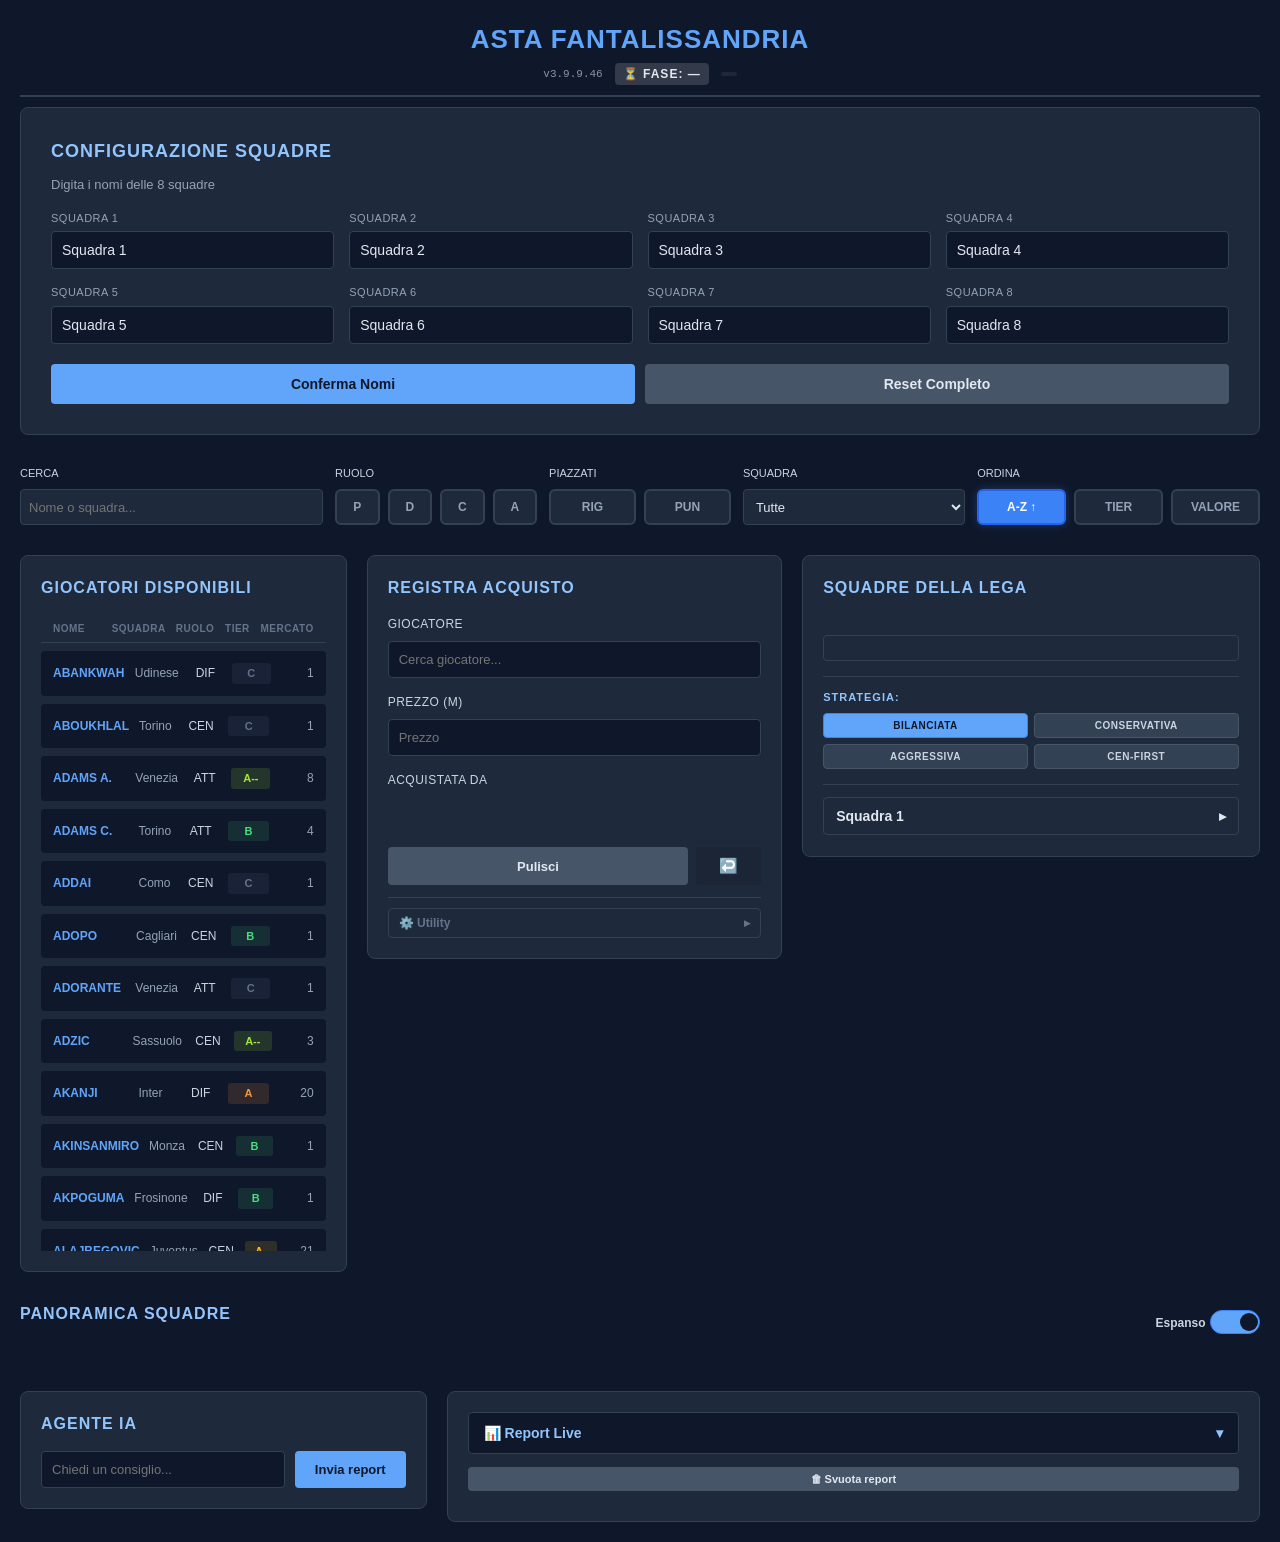
==== commit 93e1be8a: "Add files via upload" ====
--- a/index.html
+++ b/index.html
@@ -20,9 +20,9 @@
          vecchio finche' non si e' sicuri. Quando si cancella il vecchio,
          questo resta l'unico: NON modificarne uno solo dei due nel
          frattempo, o divergono. -->
-    <title>Asta Fantacalcio v3.9.9.45</title>
+    <title>Asta Fantacalcio v3.9.9.46</title>
     <link rel="icon" type="image/png" href="favicon.png">
-    <link rel="stylesheet" href="fantacalcio_styles.css?v=39945">
+    <link rel="stylesheet" href="fantacalcio_styles.css?v=39946">
 </head>
 <body>
     <script>
@@ -31,13 +31,13 @@
            mescolato file di versioni diverse (tipicamente HTML dalla cache e
            JS nuovo, o viceversa) e viene mostrato un avviso invece di far
            usare in asta una combinazione incoerente. */
-        window.HTML_VERSION = '3.9.9.45';
+        window.HTML_VERSION = '3.9.9.46';
     </script>
     <div class="container">
         <header>
             <h1 id="appTitle">Asta Fantacalcio</h1>
             <div style="display:flex;gap:12px;align-items:center;justify-content:center;margin-top:4px;">
-                <span style="font-size:11px;opacity:0.6;font-family:monospace;">v3.9.9.45</span>
+                <span style="font-size:11px;opacity:0.6;font-family:monospace;">v3.9.9.46</span>
                 <span id="faseIndicator" style="font-size:12px;font-weight:700;letter-spacing:1px;padding:2px 8px;border-radius:4px;background:rgba(255,255,255,0.15);">⏳ FASE: —</span>
                 <span id="astaProgress" style="font-size:11px;font-family:monospace;color:#cbd5e1;padding:2px 8px;border-radius:4px;background:rgba(255,255,255,0.07);"></span>
             </div>
@@ -356,11 +356,11 @@
     </div>
 
     <!-- SCRIPT ESTERNI -->
-    <script src="players_data.js?v=39945"></script>
-    <script src="storico_fantalissandria.js?v=39945"></script>
-    <script src="storico_1996.js?v=39945"></script>
-    <script src="infortuni_serie_a.js?v=39945"></script>
-    <script src="fantacalcio_app.js?v=39945"></script>
-    <script src="fantacalcio_ai.js?v=39945"></script>
+    <script src="players_data.js?v=39946"></script>
+    <script src="storico_fantalissandria.js?v=39946"></script>
+    <script src="storico_1996.js?v=39946"></script>
+    <script src="infortuni_serie_a.js?v=39946"></script>
+    <script src="fantacalcio_app.js?v=39946"></script>
+    <script src="fantacalcio_ai.js?v=39946"></script>
 </body>
 </html>
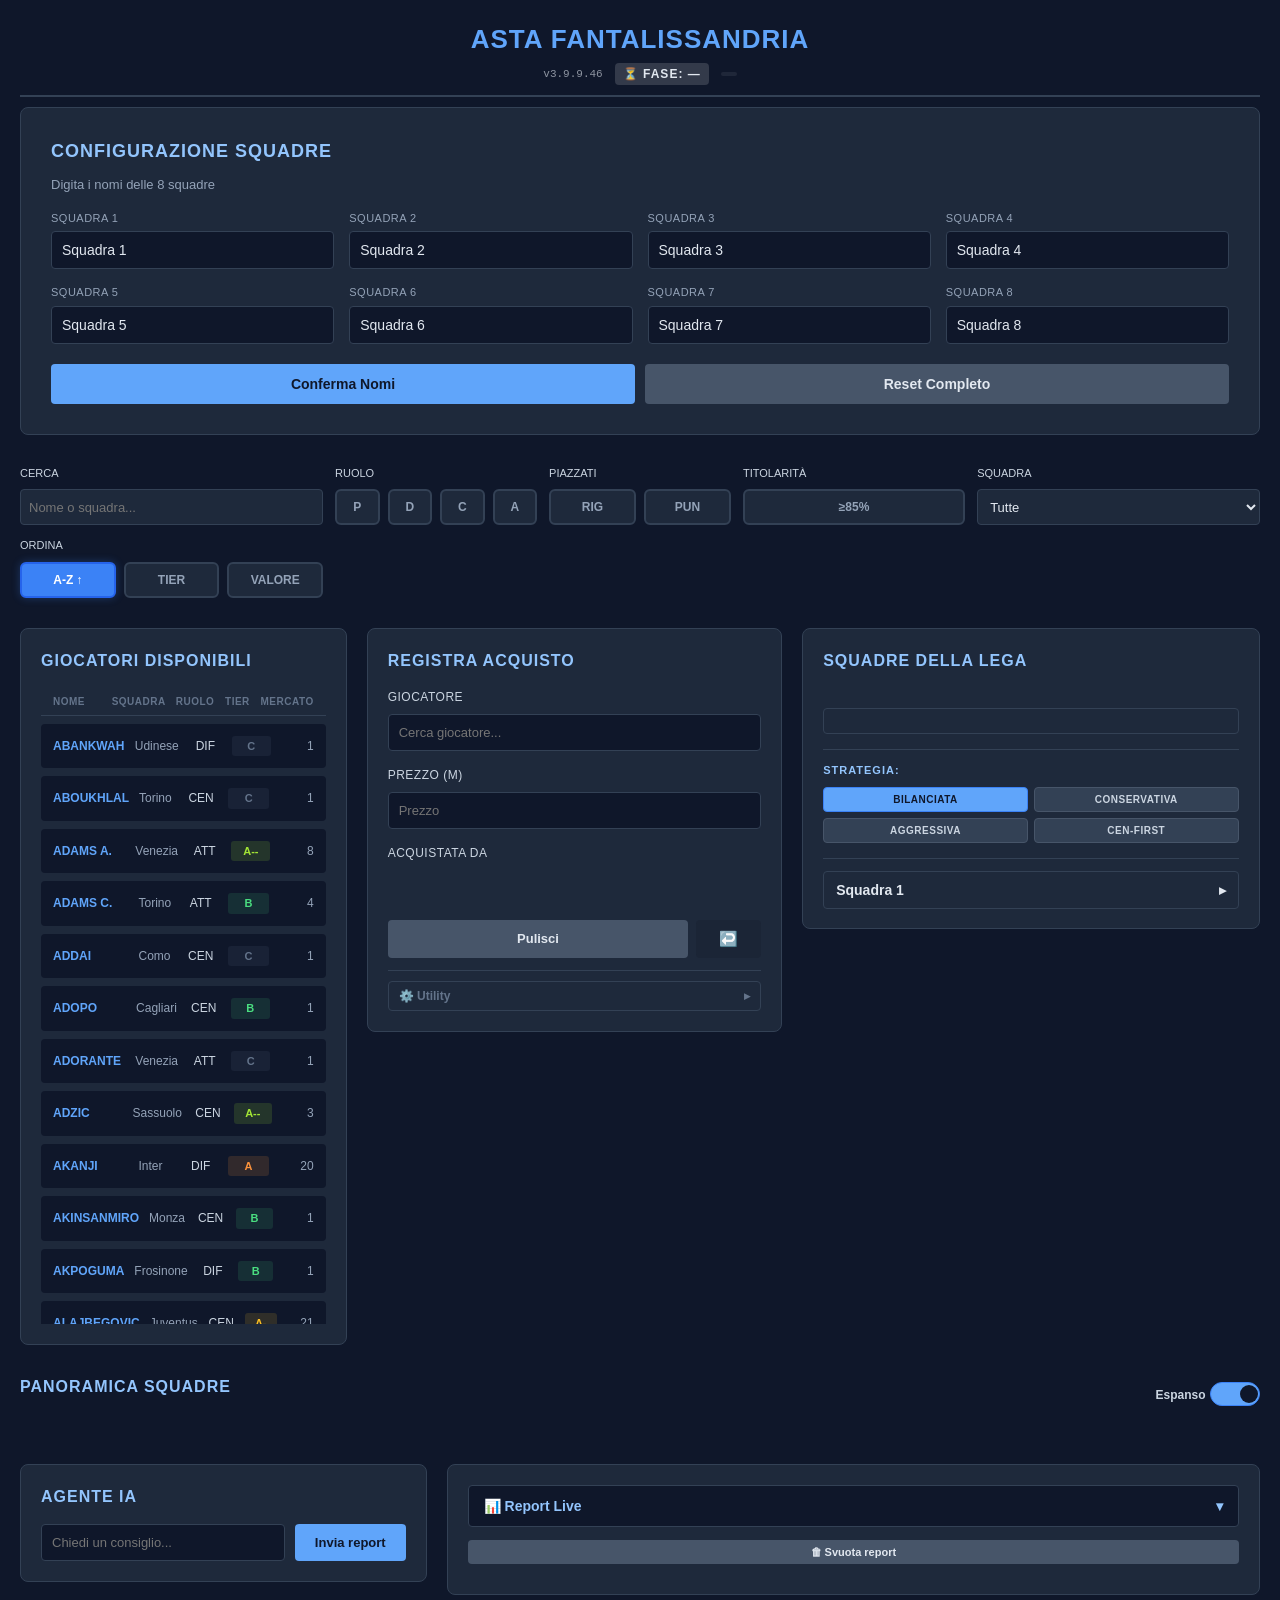
==== commit e64847c1: "Add files via upload" ====
--- a/index.html
+++ b/index.html
@@ -110,6 +110,13 @@
                 </div>
 
                 <div class="filter-item">
+                    <label style="font-size: 11px; color: #cbd5e1; text-transform: uppercase; display: block; margin-bottom: 8px;">Titolarità</label>
+                    <div class="filter-buttons">
+                        <button class="filter-btn" id="btnTitolareFisso" title="Titolarità attesa ≥ 85%" onclick="toggleTitolareFilter(this)">≥85%</button>
+                    </div>
+                </div>
+
+                <div class="filter-item">
                     <label style="font-size: 11px; color: #cbd5e1; text-transform: uppercase; display: block; margin-bottom: 8px;">Squadra</label>
                     <select id="filterTeam" onchange="filterAvailable()" style="width: 100%; padding: 8px; background: #1e293b; border: 1px solid #334155; border-radius: 4px; color: #e2e8f0; font-size: 13px;">
                         <option value="">Tutte</option>
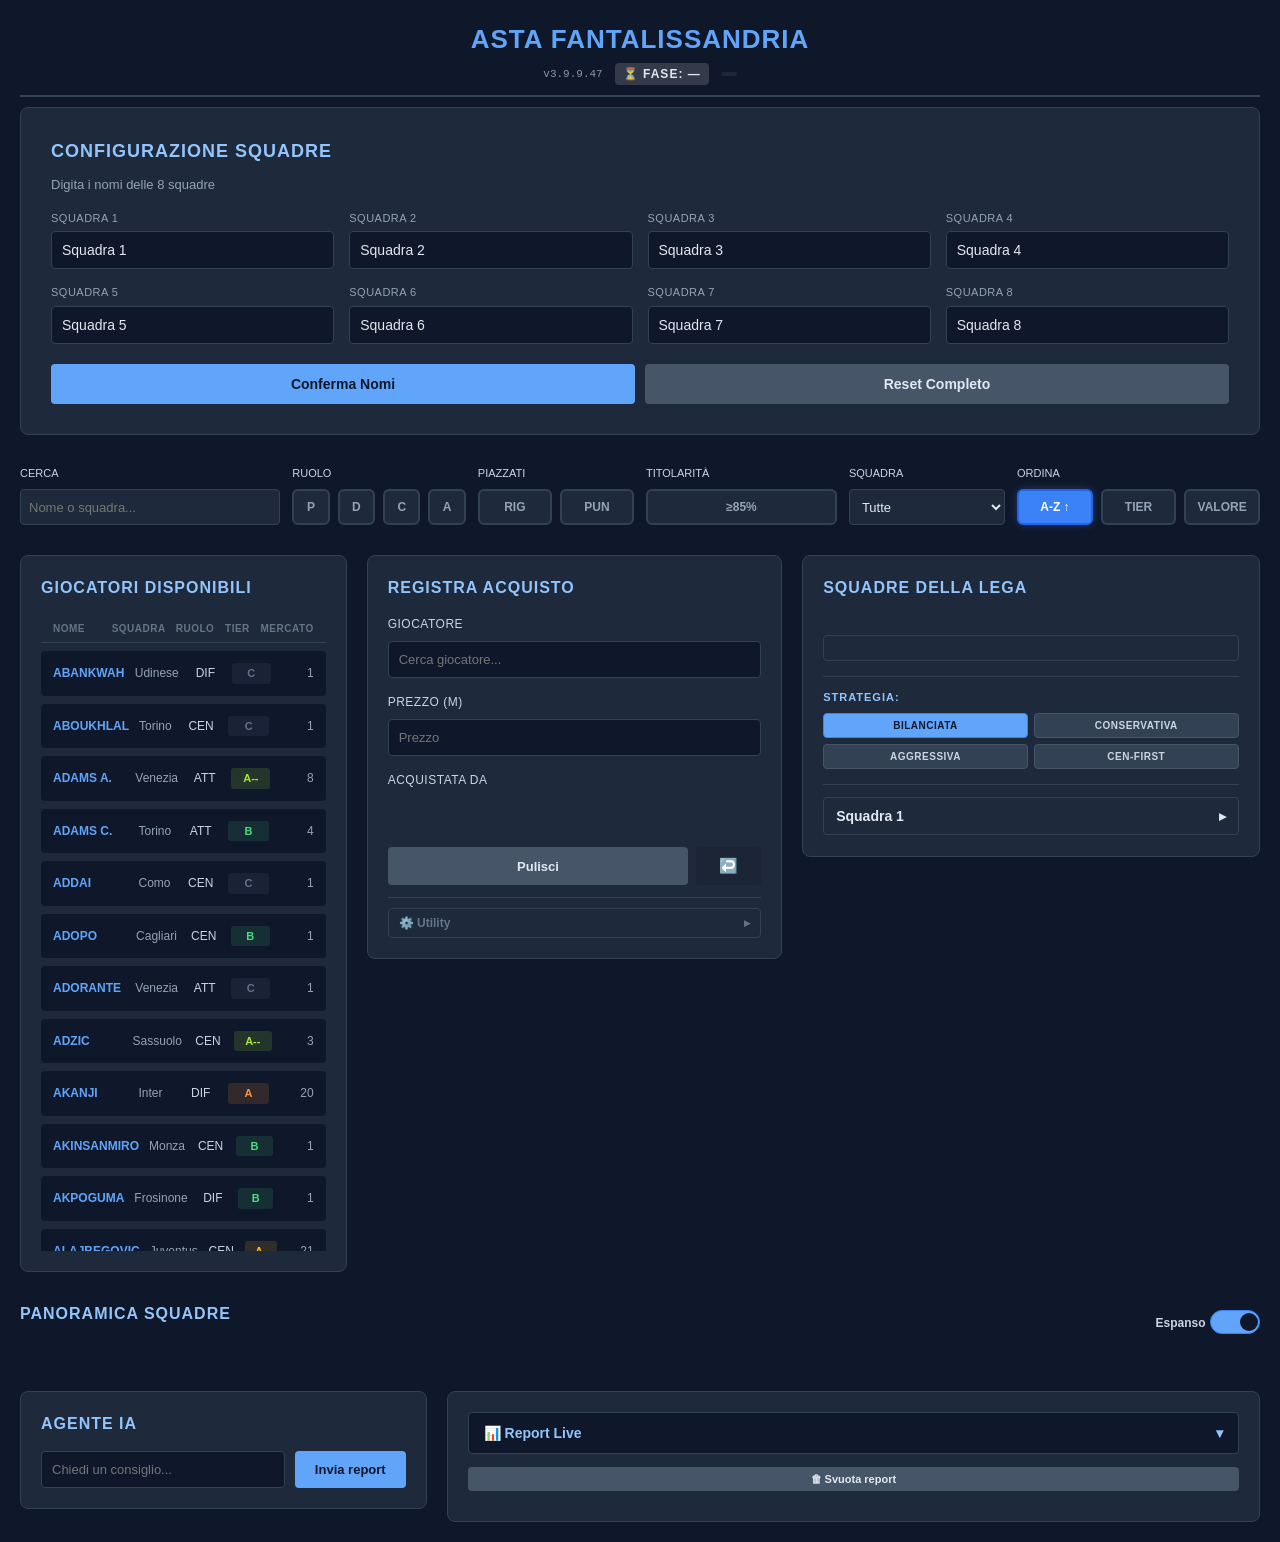
==== commit c979bb45: "Add files via upload" ====
--- a/index.html
+++ b/index.html
@@ -20,9 +20,9 @@
          vecchio finche' non si e' sicuri. Quando si cancella il vecchio,
          questo resta l'unico: NON modificarne uno solo dei due nel
          frattempo, o divergono. -->
-    <title>Asta Fantacalcio v3.9.9.46</title>
+    <title>Asta Fantacalcio v3.9.9.47</title>
     <link rel="icon" type="image/png" href="favicon.png">
-    <link rel="stylesheet" href="fantacalcio_styles.css?v=39946">
+    <link rel="stylesheet" href="fantacalcio_styles.css?v=39947">
 </head>
 <body>
     <script>
@@ -31,13 +31,13 @@
            mescolato file di versioni diverse (tipicamente HTML dalla cache e
            JS nuovo, o viceversa) e viene mostrato un avviso invece di far
            usare in asta una combinazione incoerente. */
-        window.HTML_VERSION = '3.9.9.46';
+        window.HTML_VERSION = '3.9.9.47';
     </script>
     <div class="container">
         <header>
             <h1 id="appTitle">Asta Fantacalcio</h1>
             <div style="display:flex;gap:12px;align-items:center;justify-content:center;margin-top:4px;">
-                <span style="font-size:11px;opacity:0.6;font-family:monospace;">v3.9.9.46</span>
+                <span style="font-size:11px;opacity:0.6;font-family:monospace;">v3.9.9.47</span>
                 <span id="faseIndicator" style="font-size:12px;font-weight:700;letter-spacing:1px;padding:2px 8px;border-radius:4px;background:rgba(255,255,255,0.15);">⏳ FASE: —</span>
                 <span id="astaProgress" style="font-size:11px;font-family:monospace;color:#cbd5e1;padding:2px 8px;border-radius:4px;background:rgba(255,255,255,0.07);"></span>
             </div>
@@ -224,6 +224,21 @@
                                 </div>
                             </div>
 
+                            <!-- Riconferme: solo nelle leghe che le prevedono
+                                 (oggi la 1996). Vanno inserite PRIMA di
+                                 cominciare l'asta: occupano slot di rosa e
+                                 scalano budget, ma a prezzo fuori mercato. -->
+                            <div id="riconfermeBox" style="margin-top:12px;padding-top:10px;border-top:1px solid #334155;display:none;">
+                                <div style="font-size:11px;color:#93c5fd;font-weight:600;text-transform:uppercase;letter-spacing:1px;margin-bottom:6px;">
+                                    Riconferme
+                                </div>
+                                <button onclick="apriFormRiconferme()" class="secondary"
+                                        style="background:#0369a1;border-color:#075985;width:100%;">
+                                    🔒 Gestisci riconferme
+                                </button>
+                                <div id="riconfermeRiepilogo" style="font-size:11px;color:#94a3b8;margin-top:6px;"></div>
+                            </div>
+
                             <!-- Regola del turno di chiamata: impostata dalla
                                  lega, modificabile a mano se serve. -->
                             <div style="margin-top:12px;padding-top:10px;border-top:1px solid #334155;">
@@ -363,11 +378,33 @@
     </div>
 
     <!-- SCRIPT ESTERNI -->
-    <script src="players_data.js?v=39946"></script>
-    <script src="storico_fantalissandria.js?v=39946"></script>
-    <script src="storico_1996.js?v=39946"></script>
-    <script src="infortuni_serie_a.js?v=39946"></script>
-    <script src="fantacalcio_app.js?v=39946"></script>
-    <script src="fantacalcio_ai.js?v=39946"></script>
+    <!-- FORM RICONFERME (solo leghe che le prevedono).
+         Una riga per squadra: nome giocatore (con autocompletamento dal
+         listone) e prezzo pagato l'anno prima. Il vincolo "uno per ruolo"
+         viene controllato al salvataggio, non qui, cosi' si puo' compilare
+         nell'ordine che si vuole. -->
+    <div id="riconfermeModal" style="display:none;position:fixed;inset:0;background:rgba(2,6,23,0.85);z-index:9000;overflow:auto;padding:24px;">
+        <div style="max-width:900px;margin:0 auto;background:#0f172a;border:1px solid #334155;border-radius:8px;padding:20px;">
+            <div style="display:flex;justify-content:space-between;align-items:center;margin-bottom:6px;">
+                <h2 style="margin:0;font-size:18px;color:#e2e8f0;">🔒 Riconferme</h2>
+                <button onclick="chiudiFormRiconferme()" class="secondary" style="padding:4px 10px;">✕</button>
+            </div>
+            <div id="riconfermeRegole" style="font-size:12px;color:#94a3b8;margin-bottom:14px;"></div>
+            <div id="riconfermeForm"></div>
+            <div id="riconfermeErrori" style="color:#f87171;font-size:12px;margin:10px 0;white-space:pre-line;"></div>
+            <div style="display:flex;gap:10px;margin-top:14px;">
+                <button onclick="salvaRiconferme()" style="background:#059669;border-color:#047857;">✓ Registra riconferme</button>
+                <button onclick="chiudiFormRiconferme()" class="secondary">Annulla</button>
+            </div>
+        </div>
+    </div>
+    <datalist id="listaGiocatoriRiconferme"></datalist>
+
+    <script src="players_data.js?v=39947"></script>
+    <script src="storico_fantalissandria.js?v=39947"></script>
+    <script src="storico_1996.js?v=39947"></script>
+    <script src="infortuni_serie_a.js?v=39947"></script>
+    <script src="fantacalcio_app.js?v=39947"></script>
+    <script src="fantacalcio_ai.js?v=39947"></script>
 </body>
 </html>
--- a/fantacalcio_styles.css
+++ b/fantacalcio_styles.css
@@ -133,7 +133,7 @@
 
 .filter-row {
     display: grid;
-    grid-template-columns: 1.5fr 1fr 0.9fr 1.1fr 1.4fr;
+    grid-template-columns: 1.5fr 1fr 0.9fr 1.1fr 0.9fr 1.4fr;
     gap: 12px;
 }
 
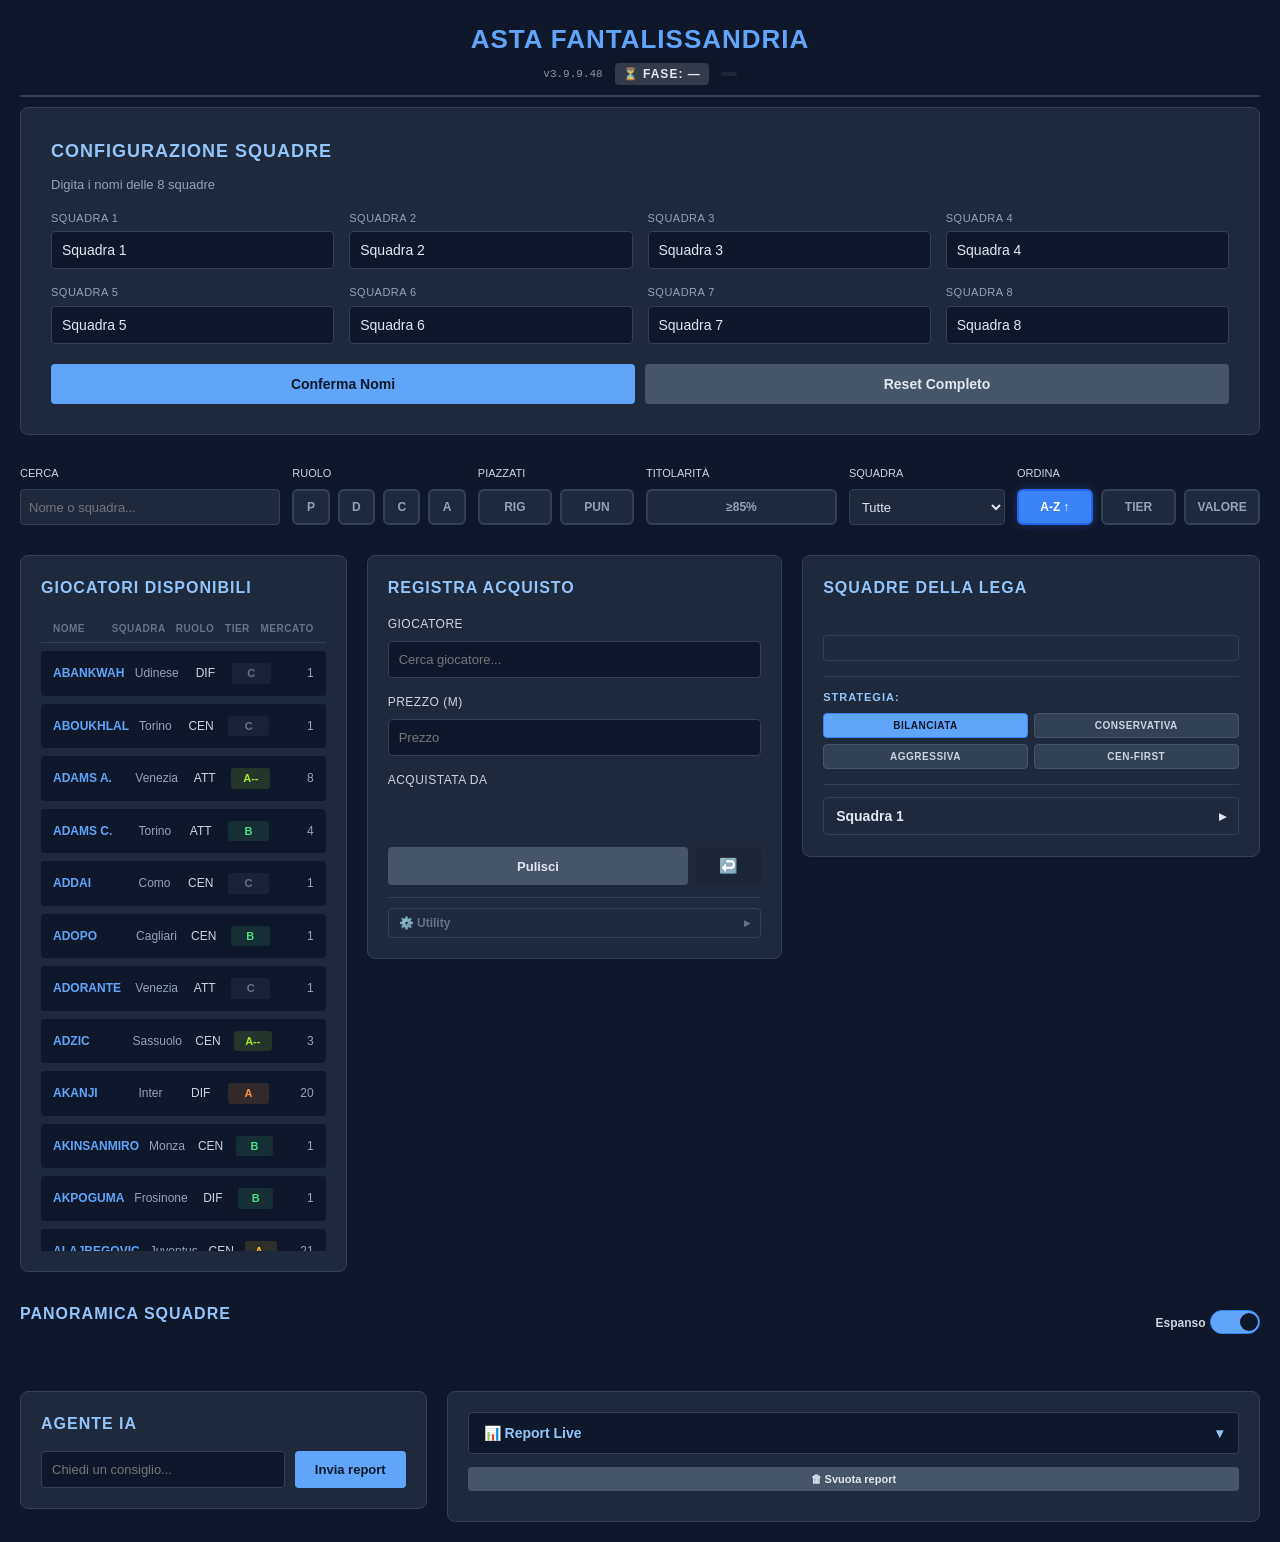
==== commit 73b32306: "Add files via upload" ====
--- a/index.html
+++ b/index.html
@@ -20,9 +20,9 @@
          vecchio finche' non si e' sicuri. Quando si cancella il vecchio,
          questo resta l'unico: NON modificarne uno solo dei due nel
          frattempo, o divergono. -->
-    <title>Asta Fantacalcio v3.9.9.47</title>
+    <title>Asta Fantacalcio v3.9.9.48</title>
     <link rel="icon" type="image/png" href="favicon.png">
-    <link rel="stylesheet" href="fantacalcio_styles.css?v=39947">
+    <link rel="stylesheet" href="fantacalcio_styles.css?v=39948">
 </head>
 <body>
     <script>
@@ -31,13 +31,13 @@
            mescolato file di versioni diverse (tipicamente HTML dalla cache e
            JS nuovo, o viceversa) e viene mostrato un avviso invece di far
            usare in asta una combinazione incoerente. */
-        window.HTML_VERSION = '3.9.9.47';
+        window.HTML_VERSION = '3.9.9.48';
     </script>
     <div class="container">
         <header>
             <h1 id="appTitle">Asta Fantacalcio</h1>
             <div style="display:flex;gap:12px;align-items:center;justify-content:center;margin-top:4px;">
-                <span style="font-size:11px;opacity:0.6;font-family:monospace;">v3.9.9.47</span>
+                <span style="font-size:11px;opacity:0.6;font-family:monospace;">v3.9.9.48</span>
                 <span id="faseIndicator" style="font-size:12px;font-weight:700;letter-spacing:1px;padding:2px 8px;border-radius:4px;background:rgba(255,255,255,0.15);">⏳ FASE: —</span>
                 <span id="astaProgress" style="font-size:11px;font-family:monospace;color:#cbd5e1;padding:2px 8px;border-radius:4px;background:rgba(255,255,255,0.07);"></span>
             </div>
@@ -400,11 +400,11 @@
     </div>
     <datalist id="listaGiocatoriRiconferme"></datalist>
 
-    <script src="players_data.js?v=39947"></script>
-    <script src="storico_fantalissandria.js?v=39947"></script>
-    <script src="storico_1996.js?v=39947"></script>
-    <script src="infortuni_serie_a.js?v=39947"></script>
-    <script src="fantacalcio_app.js?v=39947"></script>
-    <script src="fantacalcio_ai.js?v=39947"></script>
+    <script src="players_data.js?v=39948"></script>
+    <script src="storico_fantalissandria.js?v=39948"></script>
+    <script src="storico_1996.js?v=39948"></script>
+    <script src="infortuni_serie_a.js?v=39948"></script>
+    <script src="fantacalcio_app.js?v=39948"></script>
+    <script src="fantacalcio_ai.js?v=39948"></script>
 </body>
 </html>
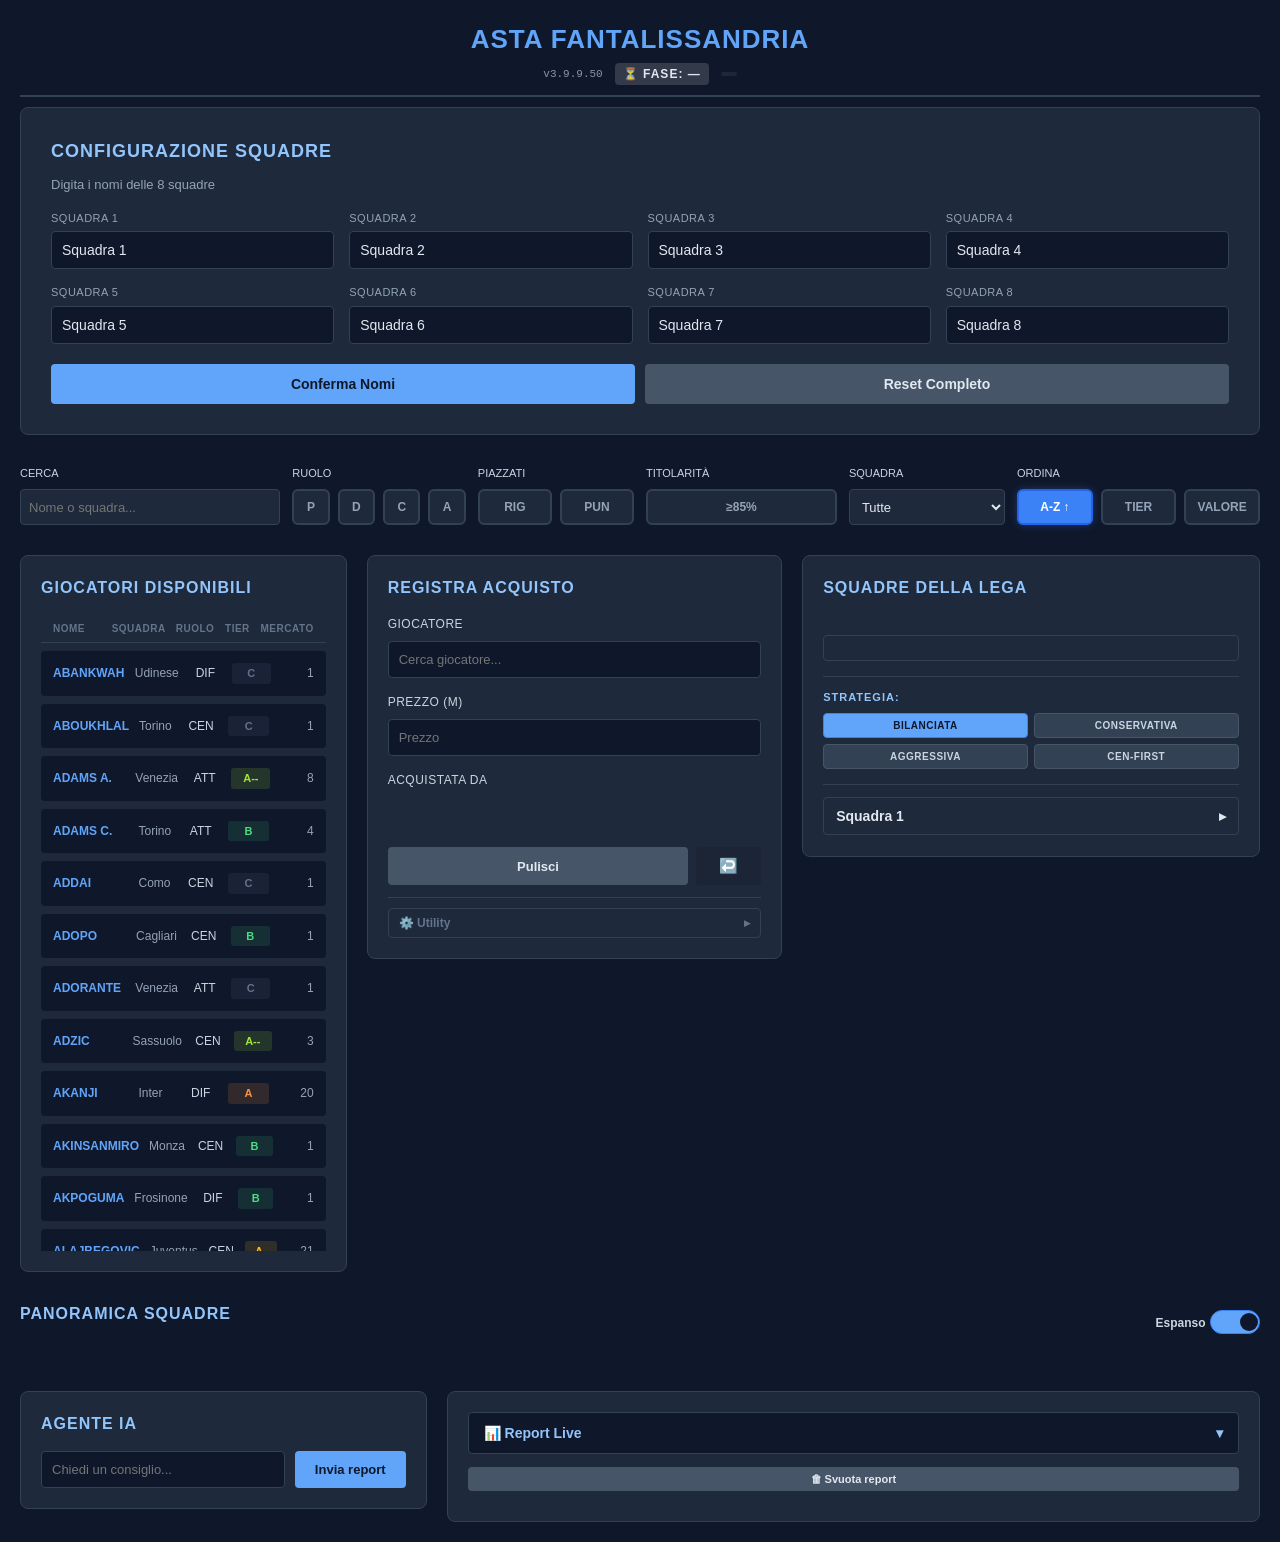
==== commit ab928c1d: "Add files via upload" ====
--- a/index.html
+++ b/index.html
@@ -20,9 +20,9 @@
          vecchio finche' non si e' sicuri. Quando si cancella il vecchio,
          questo resta l'unico: NON modificarne uno solo dei due nel
          frattempo, o divergono. -->
-    <title>Asta Fantacalcio v3.9.9.48</title>
+    <title>Asta Fantacalcio v3.9.9.50</title>
     <link rel="icon" type="image/png" href="favicon.png">
-    <link rel="stylesheet" href="fantacalcio_styles.css?v=39948">
+    <link rel="stylesheet" href="fantacalcio_styles.css?v=39950">
 </head>
 <body>
     <script>
@@ -31,13 +31,13 @@
            mescolato file di versioni diverse (tipicamente HTML dalla cache e
            JS nuovo, o viceversa) e viene mostrato un avviso invece di far
            usare in asta una combinazione incoerente. */
-        window.HTML_VERSION = '3.9.9.48';
+        window.HTML_VERSION = '3.9.9.50';
     </script>
     <div class="container">
         <header>
             <h1 id="appTitle">Asta Fantacalcio</h1>
             <div style="display:flex;gap:12px;align-items:center;justify-content:center;margin-top:4px;">
-                <span style="font-size:11px;opacity:0.6;font-family:monospace;">v3.9.9.48</span>
+                <span style="font-size:11px;opacity:0.6;font-family:monospace;">v3.9.9.50</span>
                 <span id="faseIndicator" style="font-size:12px;font-weight:700;letter-spacing:1px;padding:2px 8px;border-radius:4px;background:rgba(255,255,255,0.15);">⏳ FASE: —</span>
                 <span id="astaProgress" style="font-size:11px;font-family:monospace;color:#cbd5e1;padding:2px 8px;border-radius:4px;background:rgba(255,255,255,0.07);"></span>
             </div>
@@ -400,11 +400,11 @@
     </div>
     <datalist id="listaGiocatoriRiconferme"></datalist>
 
-    <script src="players_data.js?v=39948"></script>
-    <script src="storico_fantalissandria.js?v=39948"></script>
-    <script src="storico_1996.js?v=39948"></script>
-    <script src="infortuni_serie_a.js?v=39948"></script>
-    <script src="fantacalcio_app.js?v=39948"></script>
-    <script src="fantacalcio_ai.js?v=39948"></script>
+    <script src="players_data.js?v=39950"></script>
+    <script src="storico_fantalissandria.js?v=39950"></script>
+    <script src="storico_1996.js?v=39950"></script>
+    <script src="infortuni_serie_a.js?v=39950"></script>
+    <script src="fantacalcio_app.js?v=39950"></script>
+    <script src="fantacalcio_ai.js?v=39950"></script>
 </body>
 </html>
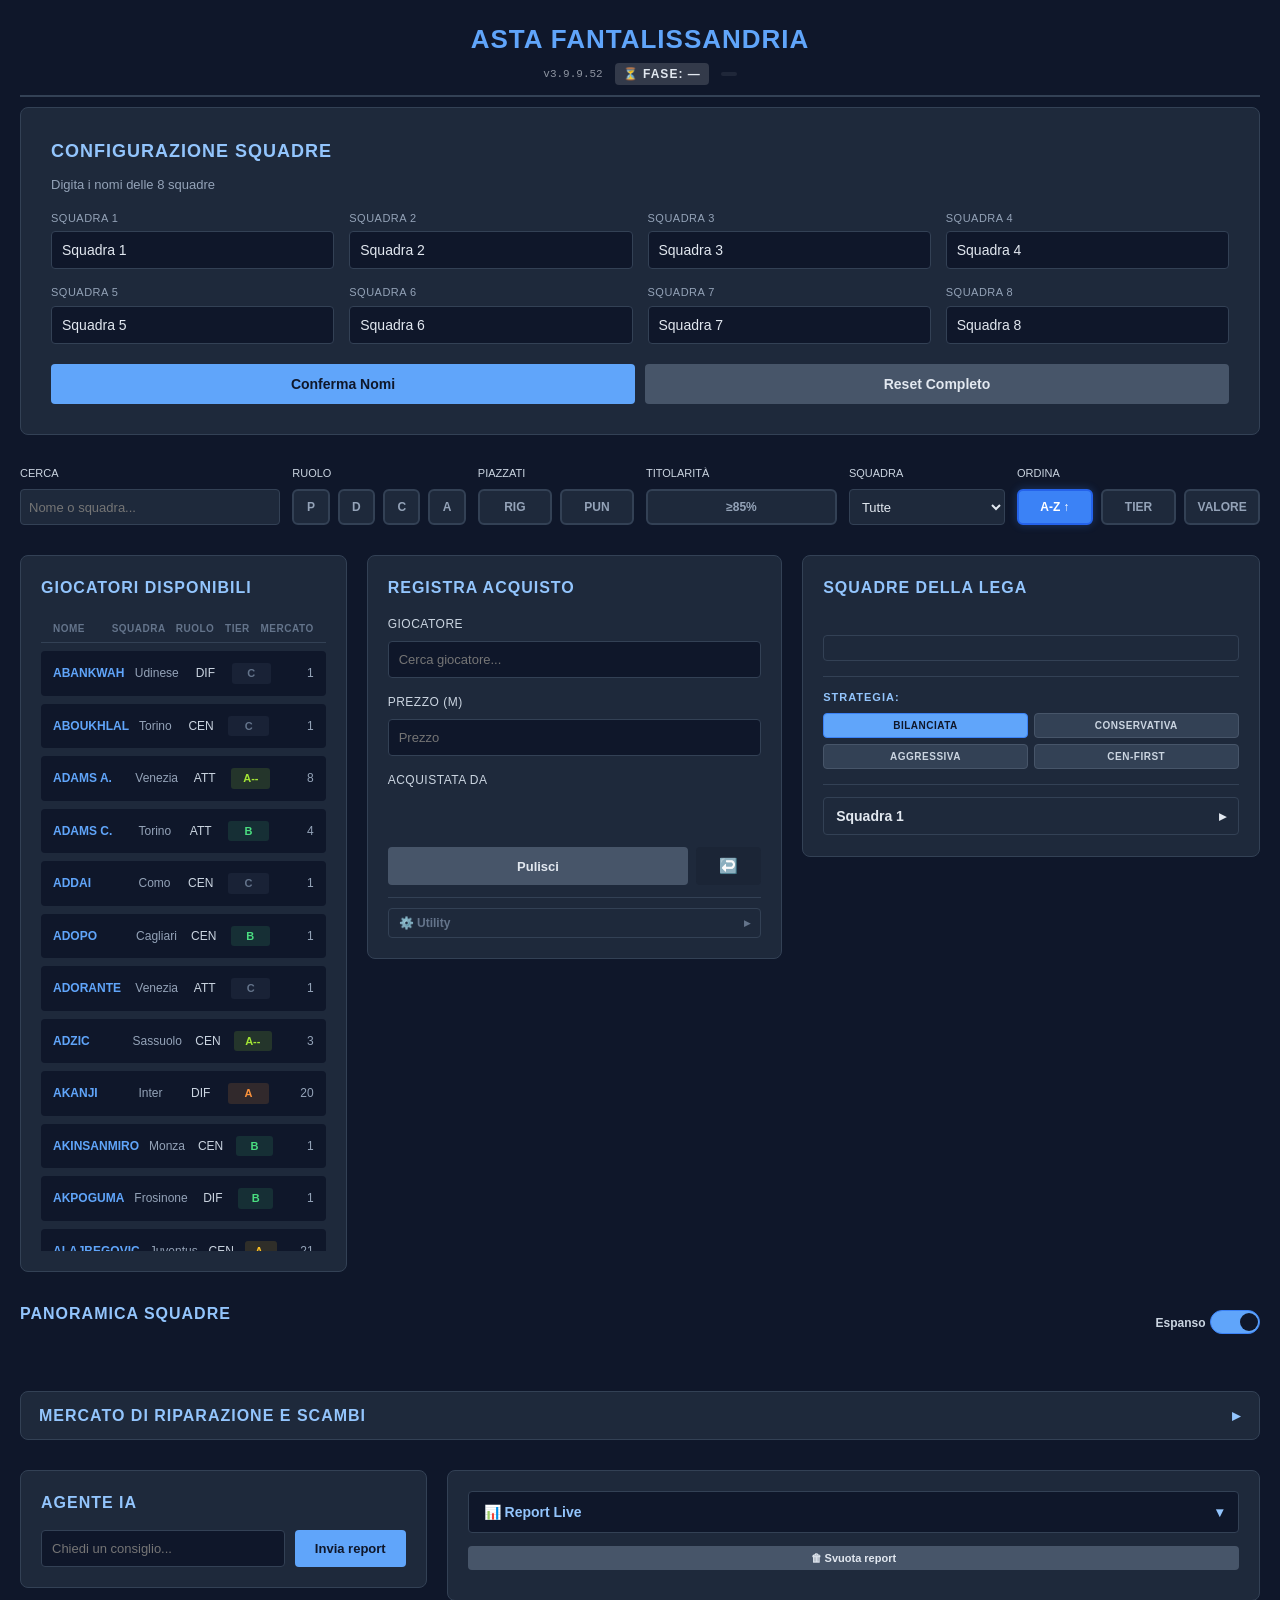
==== commit 69e0d0ee: "Add files via upload" ====
--- a/index.html
+++ b/index.html
@@ -20,9 +20,9 @@
          vecchio finche' non si e' sicuri. Quando si cancella il vecchio,
          questo resta l'unico: NON modificarne uno solo dei due nel
          frattempo, o divergono. -->
-    <title>Asta Fantacalcio v3.9.9.50</title>
+    <title>Asta Fantacalcio v3.9.9.52</title>
     <link rel="icon" type="image/png" href="favicon.png">
-    <link rel="stylesheet" href="fantacalcio_styles.css?v=39950">
+    <link rel="stylesheet" href="fantacalcio_styles.css?v=39952">
 </head>
 <body>
     <script>
@@ -31,13 +31,13 @@
            mescolato file di versioni diverse (tipicamente HTML dalla cache e
            JS nuovo, o viceversa) e viene mostrato un avviso invece di far
            usare in asta una combinazione incoerente. */
-        window.HTML_VERSION = '3.9.9.50';
+        window.HTML_VERSION = '3.9.9.52';
     </script>
     <div class="container">
         <header>
             <h1 id="appTitle">Asta Fantacalcio</h1>
             <div style="display:flex;gap:12px;align-items:center;justify-content:center;margin-top:4px;">
-                <span style="font-size:11px;opacity:0.6;font-family:monospace;">v3.9.9.50</span>
+                <span style="font-size:11px;opacity:0.6;font-family:monospace;">v3.9.9.52</span>
                 <span id="faseIndicator" style="font-size:12px;font-weight:700;letter-spacing:1px;padding:2px 8px;border-radius:4px;background:rgba(255,255,255,0.15);">⏳ FASE: —</span>
                 <span id="astaProgress" style="font-size:11px;font-family:monospace;color:#cbd5e1;padding:2px 8px;border-radius:4px;background:rgba(255,255,255,0.07);"></span>
             </div>
@@ -348,6 +348,15 @@
             <div class="teams-grid" id="teamsGrid"></div>
         </div>
 
+        <!-- MERCATO DI RIPARAZIONE E SCAMBI -->
+        <div class="overview-section riparazione-section">
+            <button class="rip-toggle" onclick="toggleRiparazione()">
+                <span>Mercato di riparazione e scambi</span>
+                <span id="riparazioneChevron">&#9656;</span>
+            </button>
+            <div id="riparazioneBody" class="rip-body" style="display: none;"></div>
+        </div>
+
         <!-- AGENTE IA E REPORT LIVE (2 colonne) -->
         <div class="ia-report-row">
             <!-- COLONNA 1: AGENTE IA (2/6) -->
@@ -400,11 +409,11 @@
     </div>
     <datalist id="listaGiocatoriRiconferme"></datalist>
 
-    <script src="players_data.js?v=39950"></script>
-    <script src="storico_fantalissandria.js?v=39950"></script>
-    <script src="storico_1996.js?v=39950"></script>
-    <script src="infortuni_serie_a.js?v=39950"></script>
-    <script src="fantacalcio_app.js?v=39950"></script>
-    <script src="fantacalcio_ai.js?v=39950"></script>
+    <script src="players_data.js?v=39952"></script>
+    <script src="storico_fantalissandria.js?v=39952"></script>
+    <script src="storico_1996.js?v=39952"></script>
+    <script src="infortuni_serie_a.js?v=39952"></script>
+    <script src="fantacalcio_app.js?v=39952"></script>
+    <script src="fantacalcio_ai.js?v=39952"></script>
 </body>
 </html>
--- a/fantacalcio_styles.css
+++ b/fantacalcio_styles.css
@@ -1487,3 +1487,61 @@
 .setup-input-group select {
     width: 100%;
 }
+
+
+/* ============================================================
+   MERCATO DI RIPARAZIONE E SCAMBI (v3.9.9.51)
+   ============================================================ */
+.rip-toggle {
+    width: 100%;
+    display: flex;
+    justify-content: space-between;
+    align-items: center;
+    background: #1e293b;
+    border: 1px solid #334155;
+    border-radius: 8px;
+    color: #93c5fd;
+    font-size: 16px;
+    font-weight: 600;
+    text-transform: uppercase;
+    letter-spacing: 1px;
+    padding: 14px 18px;
+    cursor: pointer;
+}
+.rip-body {
+    background: #1e293b;
+    border: 1px solid #334155;
+    border-top: none;
+    border-radius: 0 0 8px 8px;
+    padding: 16px 18px;
+    font-size: 13px;
+    color: #e2e8f0;
+}
+.rip-barra { display: flex; flex-wrap: wrap; gap: 8px 18px; align-items: center; margin-bottom: 8px; }
+.rip-barra select, .rip-sub select, .rip-riga input {
+    background: #0f172a; color: #e2e8f0; border: 1px solid #334155; border-radius: 4px; padding: 5px 8px; font-size: 13px;
+}
+.rip-nota { color: #94a3b8; font-size: 12px; line-height: 1.5; margin: 6px 0 10px; }
+.rip-titolo { color: #93c5fd; font-size: 13px; text-transform: uppercase; letter-spacing: 1px; margin: 18px 0 8px; }
+.rip-scroll { overflow-x: auto; }
+.rip-tabella { width: 100%; border-collapse: collapse; font-size: 12.5px; font-variant-numeric: tabular-nums; }
+.rip-tabella th { text-align: left; color: #94a3b8; font-weight: 600; padding: 6px 8px; border-bottom: 1px solid #334155; white-space: nowrap; }
+.rip-tabella td { padding: 5px 8px; border-bottom: 1px solid #263348; white-space: nowrap; }
+.rip-ruolo td { color: #93c5fd; font-weight: 700; background: #172033; letter-spacing: 1px; }
+.rip-titolare td { background: rgba(59, 130, 246, 0.08); }
+.rip-club { color: #94a3b8; font-size: 11px; }
+.rip-neg { color: #fca5a5; }
+.rip-avviso { color: #fbbf24; }
+.rip-btn {
+    background: #334155; color: #e2e8f0; border: 1px solid #475569; border-radius: 4px;
+    padding: 5px 10px; font-size: 12px; cursor: pointer;
+}
+.rip-btn:hover { background: #475569; }
+.rip-riga { margin: 10px 0; display: flex; flex-wrap: wrap; gap: 8px; align-items: center; }
+.rip-scambio { display: grid; grid-template-columns: 1fr 1fr; gap: 16px; }
+.rip-sub { color: #cbd5e1; font-weight: 600; margin-bottom: 6px; }
+.rip-check { display: block; padding: 3px 0; cursor: pointer; }
+.rip-esito { margin-top: 8px; line-height: 1.6; }
+.rip-giudizio { font-weight: 700; color: #f8fafc; margin-bottom: 4px; }
+.rip-log { margin: 0 0 10px 18px; color: #cbd5e1; line-height: 1.6; }
+@media (max-width: 700px) { .rip-scambio { grid-template-columns: 1fr; } }
